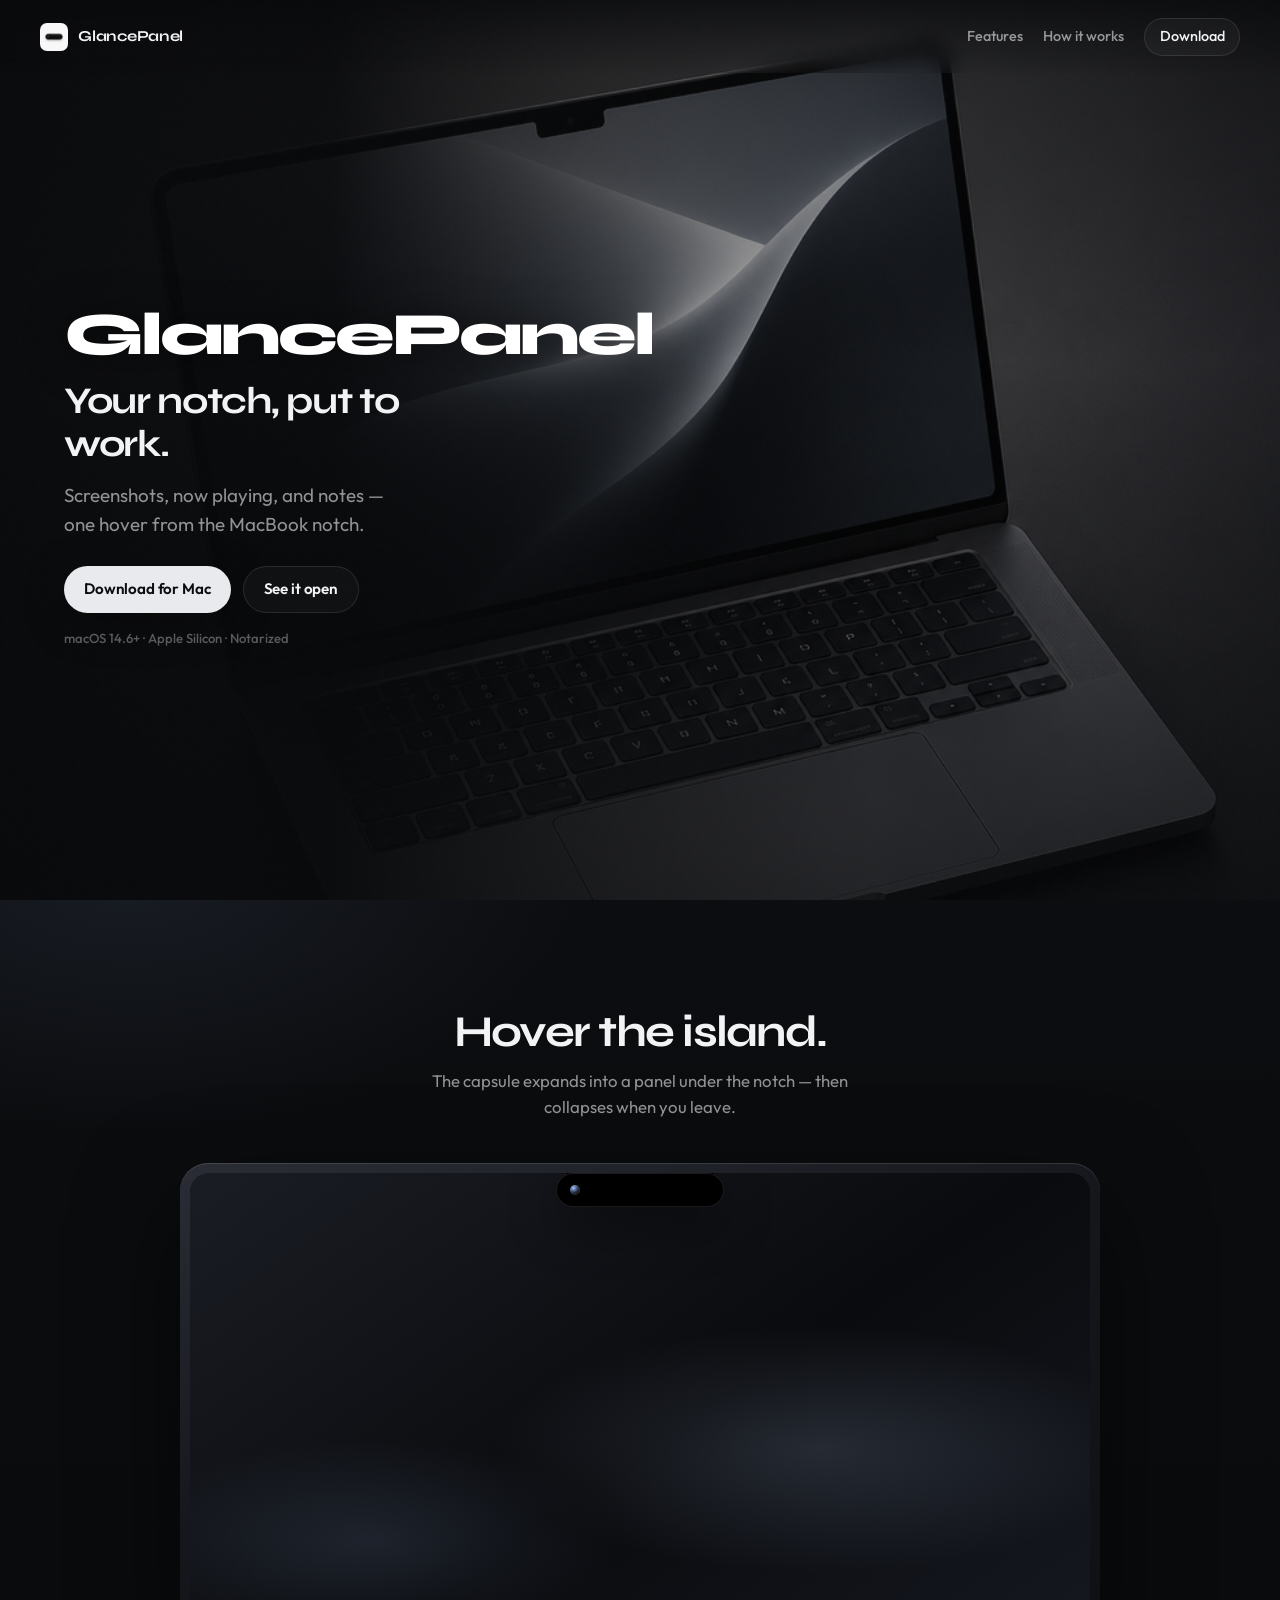
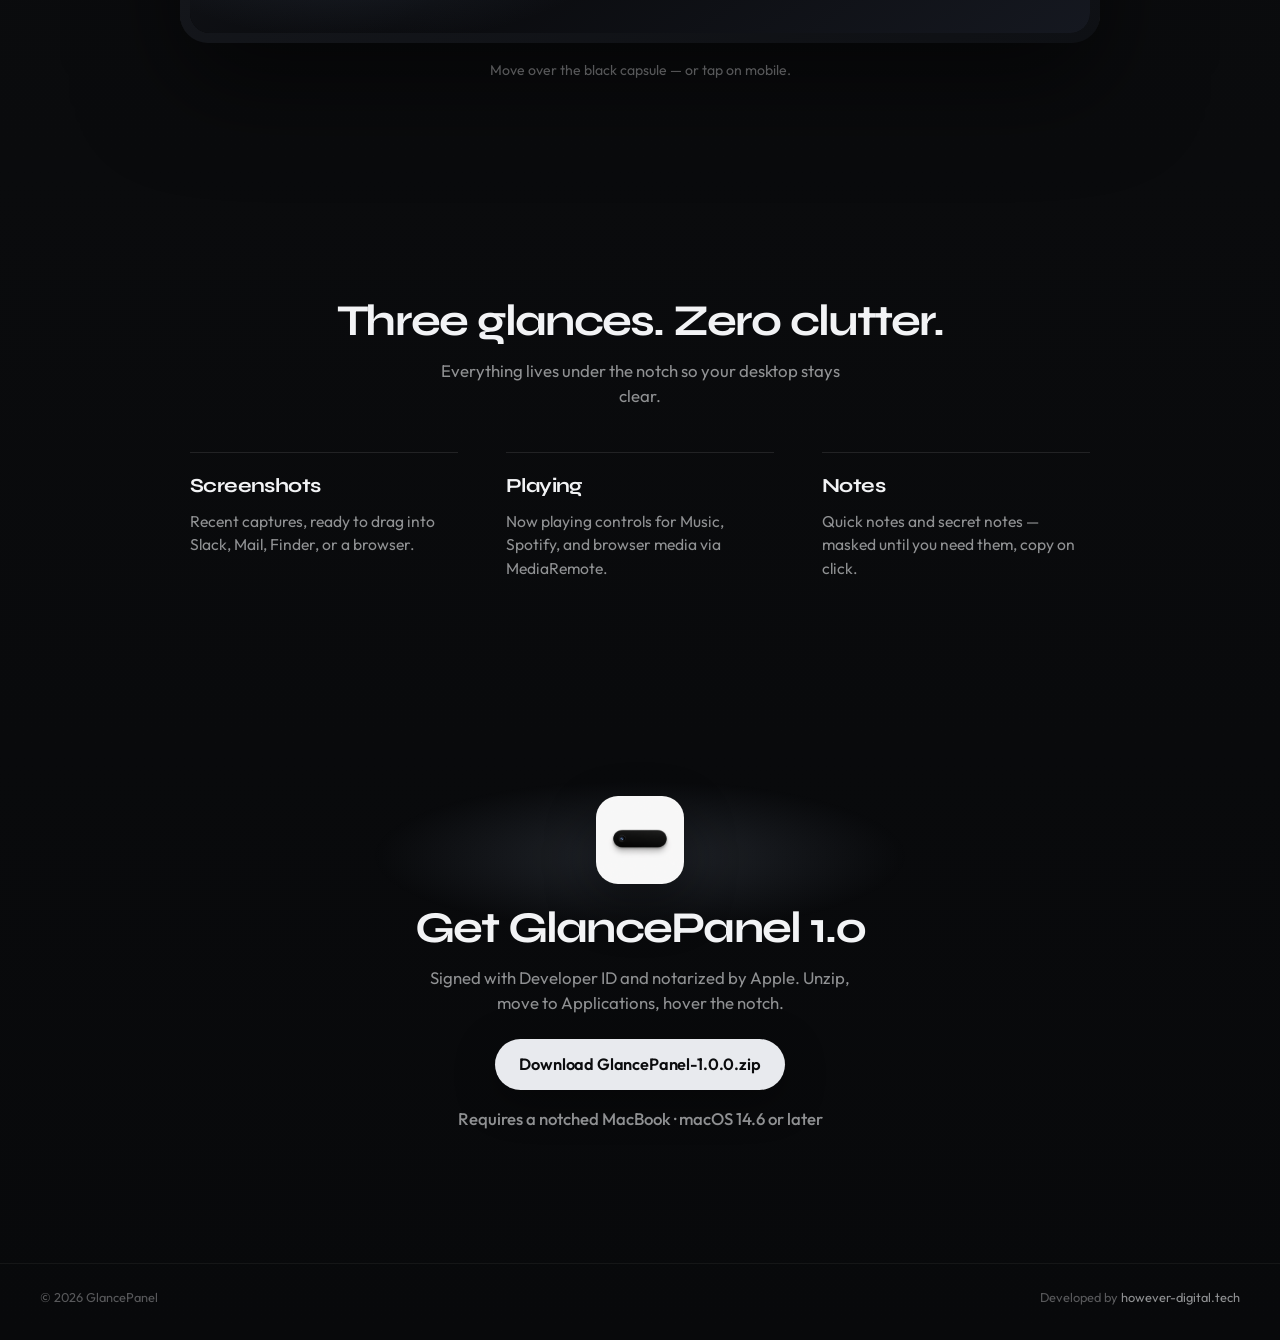
==== index.html @ 06670fc1 "initial commit" ====
<!DOCTYPE html>
<html lang="en">
  <head>
    <meta charset="utf-8" />
    <meta name="viewport" content="width=device-width, initial-scale=1" />
    <title>GlancePanel — MacBook notch utility</title>
    <meta
      name="description"
      content="GlancePanel turns your MacBook notch into a panel for screenshots, now playing, and notes. Hover to open."
    />
    <meta property="og:title" content="GlancePanel" />
    <meta
      property="og:description"
      content="Screenshots, now playing, and notes — one hover from the notch."
    />
    <meta property="og:image" content="assets/hero-macbook.png" />
    <link rel="icon" type="image/png" href="assets/icon-128.png" />
    <link rel="preconnect" href="https://fonts.googleapis.com" />
    <link rel="preconnect" href="https://fonts.gstatic.com" crossorigin />
    <link
      href="https://fonts.googleapis.com/css2?family=Outfit:wght@400;500;600&family=Syne:wght@600;700;800&display=swap"
      rel="stylesheet"
    />
    <link rel="stylesheet" href="styles.css" />
  </head>
  <body>
    <div class="noise" aria-hidden="true"></div>

    <header class="site-header">
      <a class="brand-mark" href="#top" aria-label="GlancePanel home">
        <img src="assets/icon-128.png" alt="" width="28" height="28" />
        <span>GlancePanel</span>
      </a>
      <nav class="nav">
        <a href="#features">Features</a>
        <a href="#how">How it works</a>
        <a class="nav-cta" href="#download">Download</a>
      </nav>
    </header>

    <main id="top">
      <section class="hero">
        <div class="hero-media" aria-hidden="true">
          <img
            class="hero-photo"
            src="assets/hero-macbook.png"
            alt=""
            fetchpriority="high"
          />
          <div class="hero-veil"></div>
        </div>

        <div class="hero-copy">
          <p class="brand-hero">GlancePanel</p>
          <h1>Your notch, put to work.</h1>
          <p class="lede">
            Screenshots, now playing, and notes — one hover from the MacBook
            notch.
          </p>
          <div class="cta-row">
            <a class="btn btn-primary" href="download/GlancePanel-1.0.0.zip"
              >Download for Mac</a
            >
            <a class="btn btn-ghost" href="#how">See it open</a>
          </div>
          <p class="meta">macOS 14.6+ · Apple Silicon · Notarized</p>
        </div>
      </section>

      <section class="demo" id="how">
        <div class="section-intro">
          <h2>Hover the island.</h2>
          <p>The capsule expands into a panel under the notch — then collapses when you leave.</p>
        </div>

        <div class="demo-stage" data-demo>
          <div class="bezel">
            <div class="screen">
              <div class="wallpaper"></div>
              <div class="notch-hardware" aria-hidden="true"></div>

              <div class="island" data-island>
                <div class="island-shell">
                  <div class="island-collapsed">
                    <span class="lens"></span>
                  </div>
                  <div class="island-expanded">
                    <aside class="sidebar">
                      <button class="mod active" type="button" data-mod="shots" aria-label="Screenshots">
                        <svg viewBox="0 0 24 24" fill="none" stroke="currentColor" stroke-width="1.8"><rect x="3" y="5" width="18" height="14" rx="2"/><circle cx="8.5" cy="10" r="1.5"/><path d="M3 16l5-4 4 3 3-2 6 5"/></svg>
                      </button>
                      <button class="mod" type="button" data-mod="play" aria-label="Playing">
                        <svg viewBox="0 0 24 24" fill="currentColor"><path d="M8 5v14l11-7z"/></svg>
                      </button>
                      <button class="mod" type="button" data-mod="notes" aria-label="Notes">
                        <svg viewBox="0 0 24 24" fill="none" stroke="currentColor" stroke-width="1.8"><path d="M6 4h9l3 3v13H6z"/><path d="M15 4v3h3"/><path d="M8 11h8M8 15h6"/></svg>
                      </button>
                    </aside>
                    <div class="panel-body">
                      <div class="pane is-active" data-pane="shots">
                        <div class="pane-head">
                          <span>Screenshots</span>
                          <span class="muted">Drag anywhere</span>
                        </div>
                        <div class="thumbs">
                          <div class="thumb t1"></div>
                          <div class="thumb t2"></div>
                          <div class="thumb t3"></div>
                        </div>
                      </div>
                      <div class="pane" data-pane="play">
                        <div class="now">
                          <div class="art"></div>
                          <div>
                            <p class="track">Midnight City</p>
                            <p class="artist">M83</p>
                          </div>
                        </div>
                        <div class="transport">
                          <span></span><span class="play"></span><span></span>
                        </div>
                      </div>
                      <div class="pane" data-pane="notes">
                        <div class="note-row"><span>Ship landing</span><span class="dot"></span></div>
                        <div class="note-row secret"><span>••••••••</span><span class="lock"></span></div>
                        <div class="note-row"><span>Call Ilya</span><span class="dot"></span></div>
                      </div>
                    </div>
                  </div>
                </div>
              </div>
            </div>
          </div>
          <p class="demo-hint">Move over the black capsule — or tap on mobile.</p>
        </div>
      </section>

      <section class="features" id="features">
        <div class="section-intro">
          <h2>Three glances. Zero clutter.</h2>
          <p>Everything lives under the notch so your desktop stays clear.</p>
        </div>

        <ul class="feature-list">
          <li>
            <h3>Screenshots</h3>
            <p>Recent captures, ready to drag into Slack, Mail, Finder, or a browser.</p>
          </li>
          <li>
            <h3>Playing</h3>
            <p>Now playing controls for Music, Spotify, and browser media via MediaRemote.</p>
          </li>
          <li>
            <h3>Notes</h3>
            <p>Quick notes and secret notes — masked until you need them, copy on click.</p>
          </li>
        </ul>
      </section>

      <section class="download" id="download">
        <div class="download-inner">
          <img class="download-icon" src="assets/icon.png" alt="" width="88" height="88" />
          <h2>Get GlancePanel 1.0</h2>
          <p>
            Signed with Developer ID and notarized by Apple. Unzip, move to
            Applications, hover the notch.
          </p>
          <a class="btn btn-primary btn-lg" href="download/GlancePanel-1.0.0.zip"
            >Download GlancePanel-1.0.0.zip</a
          >
          <p class="meta">Requires a notched MacBook · macOS 14.6 or later</p>
        </div>
      </section>
    </main>

    <footer class="site-footer">
      <span>© 2026 GlancePanel</span>
      <span
        >Developed by
        <a href="https://however-digital.tech" rel="noopener noreferrer"
          >however-digital.tech</a
        ></span
      >
    </footer>

    <script src="script.js"></script>
  </body>
</html>
---- styles.css ----
:root {
  --bg: #0b0c0e;
  --bg-elevated: #12141a;
  --ink: #f2f3f5;
  --muted: rgba(242, 243, 245, 0.58);
  --faint: rgba(242, 243, 245, 0.34);
  --line: rgba(255, 255, 255, 0.1);
  --accent: #e8eaee;
  --accent-ink: #0b0c0e;
  --glow: rgba(180, 200, 230, 0.14);
  --font-display: "Syne", sans-serif;
  --font-body: "Outfit", sans-serif;
  --ease: cubic-bezier(0.22, 1, 0.36, 1);
}

*,
*::before,
*::after {
  box-sizing: border-box;
}

html {
  scroll-behavior: smooth;
}

body {
  margin: 0;
  min-height: 100vh;
  color: var(--ink);
  font-family: var(--font-body);
  font-weight: 400;
  line-height: 1.5;
  background:
    radial-gradient(1200px 700px at 70% -10%, rgba(120, 145, 180, 0.18), transparent 55%),
    radial-gradient(900px 500px at 10% 30%, rgba(70, 85, 110, 0.2), transparent 50%),
    linear-gradient(180deg, #101218 0%, var(--bg) 40%, #08090b 100%);
  overflow-x: hidden;
}

img {
  display: block;
  max-width: 100%;
}

a {
  color: inherit;
  text-decoration: none;
}

.noise {
  pointer-events: none;
  position: fixed;
  inset: 0;
  z-index: 50;
  opacity: 0.035;
  background-image: url("data:image/svg+xml,%3Csvg viewBox='0 0 200 200' xmlns='http://www.w3.org/2000/svg'%3E%3Cfilter id='n'%3E%3CfeTurbulence type='fractalNoise' baseFrequency='0.85' numOctaves='4' stitchTiles='stitch'/%3E%3C/filter%3E%3Crect width='100%25' height='100%25' filter='url(%23n)'/%3E%3C/svg%3E");
  mix-blend-mode: overlay;
}

/* Header */

.site-header {
  position: fixed;
  top: 0;
  left: 0;
  right: 0;
  z-index: 40;
  display: flex;
  align-items: center;
  justify-content: space-between;
  padding: 1.1rem clamp(1.25rem, 4vw, 2.5rem);
  background: linear-gradient(180deg, rgba(8, 9, 11, 0.72), transparent);
  backdrop-filter: blur(10px);
}

.brand-mark {
  display: inline-flex;
  align-items: center;
  gap: 0.65rem;
  font-family: var(--font-display);
  font-weight: 700;
  font-size: 0.95rem;
  letter-spacing: -0.02em;
}

.brand-mark img {
  border-radius: 7px;
}

.nav {
  display: flex;
  align-items: center;
  gap: 1.25rem;
}

.nav a {
  font-size: 0.9rem;
  font-weight: 500;
  color: var(--muted);
  transition: color 0.25s var(--ease);
}

.nav a:hover {
  color: var(--ink);
}

.nav-cta {
  padding: 0.45rem 0.9rem;
  border: 1px solid var(--line);
  border-radius: 999px;
  color: var(--ink) !important;
  background: rgba(255, 255, 255, 0.04);
}

/* Hero */

.hero {
  position: relative;
  min-height: 100svh;
  display: grid;
  align-items: center;
  padding: 0;
}

.hero-media {
  position: absolute;
  inset: 0;
  overflow: hidden;
}

.hero-photo {
  width: 100%;
  height: 100%;
  object-fit: cover;
  object-position: 78% 36%;
  transform: scale(1.04);
  animation: heroDrift 18s var(--ease) infinite alternate;
}

.hero-veil {
  position: absolute;
  inset: 0;
  background:
    linear-gradient(90deg, rgba(8, 9, 11, 0.98) 0%, rgba(8, 9, 11, 0.94) 26%, rgba(8, 9, 11, 0.55) 46%, rgba(8, 9, 11, 0.18) 68%, rgba(8, 9, 11, 0.35) 100%),
    linear-gradient(180deg, rgba(8, 9, 11, 0.5) 0%, transparent 40%, rgba(8, 9, 11, 0.65) 100%);
}

.hero-copy {
  position: relative;
  z-index: 2;
  width: min(480px, 92%);
  padding: clamp(5.5rem, 12vh, 7rem) clamp(1.25rem, 5vw, 4rem) clamp(2.5rem, 6vh, 4rem);
  animation: rise 0.9s var(--ease) both;
}

.brand-hero {
  margin: 0 0 0.85rem;
  font-family: var(--font-display);
  font-weight: 800;
  font-size: clamp(2.5rem, 5.2vw, 3.75rem);
  letter-spacing: -0.05em;
  line-height: 1;
  color: #fff;
  text-shadow: 0 2px 40px rgba(0, 0, 0, 0.55);
}

.hero h1 {
  margin: 0 0 1rem;
  max-width: 12ch;
  font-family: var(--font-display);
  font-weight: 700;
  font-size: clamp(1.55rem, 3.4vw, 2.35rem);
  letter-spacing: -0.035em;
  line-height: 1.15;
}

.lede {
  margin: 0 0 1.75rem;
  max-width: 34ch;
  color: var(--muted);
  font-size: clamp(1.02rem, 2vw, 1.18rem);
  font-weight: 400;
}

.cta-row {
  display: flex;
  flex-wrap: wrap;
  gap: 0.75rem;
  margin-bottom: 1rem;
}

.btn {
  display: inline-flex;
  align-items: center;
  justify-content: center;
  min-height: 2.85rem;
  padding: 0.7rem 1.25rem;
  border-radius: 999px;
  font-weight: 600;
  font-size: 0.95rem;
  letter-spacing: -0.01em;
  transition:
    transform 0.3s var(--ease),
    background 0.3s var(--ease),
    border-color 0.3s var(--ease),
    box-shadow 0.3s var(--ease);
}

.btn-primary {
  background: var(--accent);
  color: var(--accent-ink);
  box-shadow: 0 10px 40px rgba(0, 0, 0, 0.35);
}

.btn-primary:hover {
  transform: translateY(-2px);
  box-shadow: 0 16px 48px rgba(0, 0, 0, 0.45);
}

.btn-ghost {
  border: 1px solid var(--line);
  background: rgba(255, 255, 255, 0.03);
  color: var(--ink);
}

.btn-ghost:hover {
  border-color: rgba(255, 255, 255, 0.28);
  background: rgba(255, 255, 255, 0.06);
}

.btn-lg {
  min-height: 3.2rem;
  padding-inline: 1.5rem;
  font-size: 1.02rem;
}

.meta {
  margin: 0;
  color: var(--faint);
  font-size: 0.82rem;
  font-weight: 500;
}

/* Sections */

.section-intro {
  width: min(720px, 100%);
  margin: 0 auto 2.75rem;
  text-align: center;
  padding-inline: 1.25rem;
}

.section-intro h2,
.download h2 {
  margin: 0 0 0.75rem;
  font-family: var(--font-display);
  font-weight: 700;
  font-size: clamp(1.8rem, 4vw, 2.75rem);
  letter-spacing: -0.04em;
  line-height: 1.1;
}

.section-intro p,
.download p {
  margin: 0 auto;
  max-width: 40ch;
  color: var(--muted);
  font-size: 1.05rem;
}

.demo,
.features,
.download {
  padding: clamp(4.5rem, 12vh, 7.5rem) 0;
}

/* Interactive demo */

.demo-stage {
  width: min(920px, calc(100% - 2rem));
  margin: 0 auto;
}

.bezel {
  border-radius: 28px;
  padding: 10px;
  background: linear-gradient(160deg, #2a2d35, #15171c 45%, #0e1014);
  box-shadow:
    0 40px 100px rgba(0, 0, 0, 0.55),
    inset 0 1px 0 rgba(255, 255, 255, 0.12);
}

.screen {
  position: relative;
  height: clamp(320px, 52vw, 460px);
  border-radius: 20px;
  overflow: hidden;
  background: #050607;
  isolation: isolate;
}

.wallpaper {
  position: absolute;
  inset: 0;
  background:
    radial-gradient(ellipse 60% 45% at 70% 60%, rgba(150, 170, 200, 0.18), transparent 60%),
    radial-gradient(ellipse 50% 40% at 20% 80%, rgba(90, 110, 140, 0.22), transparent 55%),
    linear-gradient(145deg, #1a1d24 0%, #0a0b0e 55%, #151820 100%);
  animation: wallpaperShift 12s ease-in-out infinite alternate;
}

.notch-hardware {
  position: absolute;
  top: 0;
  left: 50%;
  width: 148px;
  height: 22px;
  transform: translateX(-50%);
  border-radius: 0 0 14px 14px;
  background: #000;
  z-index: 3;
}

.island {
  position: absolute;
  top: 0;
  left: 50%;
  transform: translateX(-50%);
  z-index: 4;
  width: 168px;
  height: 34px;
  transition:
    width 0.42s var(--ease),
    height 0.42s var(--ease);
  cursor: pointer;
}

.island.is-open,
.demo-stage:hover .island,
.demo-stage:focus-within .island {
  width: min(520px, calc(100% - 28px));
  height: min(220px, calc(100% - 36px));
}

.island-shell {
  width: 100%;
  height: 100%;
  border-radius: 18px;
  background: #000;
  border: 0.5px solid rgba(255, 255, 255, 0.1);
  overflow: hidden;
  box-shadow: 0 18px 50px rgba(0, 0, 0, 0.45);
  transition: border-radius 0.42s var(--ease);
}

.island.is-open .island-shell,
.demo-stage:hover .island-shell,
.demo-stage:focus-within .island-shell {
  border-radius: 18px;
}

.island-collapsed {
  position: absolute;
  inset: 0;
  display: grid;
  place-items: center start;
  padding-left: 14px;
  opacity: 1;
  transition: opacity 0.2s ease;
}

.lens {
  width: 10px;
  height: 10px;
  border-radius: 50%;
  background:
    radial-gradient(circle at 35% 30%, #9ec5ff, #2a3a55 45%, #0a0c10 70%);
  box-shadow: inset 0 0 0 1px rgba(255, 255, 255, 0.15);
}

.island.is-open .island-collapsed,
.demo-stage:hover .island-collapsed,
.demo-stage:focus-within .island-collapsed {
  opacity: 0;
  pointer-events: none;
}

.island-expanded {
  position: absolute;
  inset: 0;
  display: flex;
  gap: 10px;
  padding: 10px 14px 12px 18px;
  opacity: 0;
  transform: translateY(-4px);
  transition:
    opacity 0.28s ease 0.08s,
    transform 0.35s var(--ease);
  pointer-events: none;
}

.island.is-open .island-expanded,
.demo-stage:hover .island-expanded,
.demo-stage:focus-within .island-expanded {
  opacity: 1;
  transform: none;
  pointer-events: auto;
}

.sidebar {
  display: flex;
  flex-direction: column;
  gap: 6px;
  padding-top: 4px;
}

.mod {
  width: 30px;
  height: 30px;
  border: 0;
  border-radius: 8px;
  background: transparent;
  color: rgba(255, 255, 255, 0.4);
  display: grid;
  place-items: center;
  cursor: pointer;
  transition: background 0.2s ease, color 0.2s ease;
}

.mod svg {
  width: 15px;
  height: 15px;
}

.mod:hover,
.mod.active {
  background: rgba(255, 255, 255, 0.1);
  color: rgba(255, 255, 255, 0.92);
}

.panel-body {
  flex: 1;
  min-width: 0;
  border-radius: 14px;
  background: rgba(255, 255, 255, 0.08);
  padding: 10px 12px;
}

.pane {
  display: none;
  height: 100%;
}

.pane.is-active {
  display: block;
  animation: paneIn 0.35s var(--ease);
}

.pane-head {
  display: flex;
  justify-content: space-between;
  margin-bottom: 10px;
  font-size: 0.78rem;
  font-weight: 600;
  color: rgba(255, 255, 255, 0.9);
}

.muted {
  color: rgba(255, 255, 255, 0.38);
  font-weight: 500;
}

.thumbs {
  display: grid;
  grid-template-columns: repeat(3, 1fr);
  gap: 8px;
}

.thumb {
  aspect-ratio: 16 / 10;
  border-radius: 10px;
  background: linear-gradient(135deg, #3a4252, #1a1e28);
}

.thumb.t2 {
  background: linear-gradient(135deg, #4a5568, #222833);
}

.thumb.t3 {
  background: linear-gradient(135deg, #2f3644, #151920);
}

.now {
  display: flex;
  gap: 12px;
  align-items: center;
  margin-bottom: 18px;
}

.art {
  width: 48px;
  height: 48px;
  border-radius: 10px;
  background:
    linear-gradient(145deg, #6b7c99, #1d2430 60%);
}

.track {
  margin: 0;
  font-size: 0.92rem;
  font-weight: 600;
}

.artist {
  margin: 0.15rem 0 0;
  font-size: 0.78rem;
  color: rgba(255, 255, 255, 0.45);
}

.transport {
  display: flex;
  justify-content: center;
  gap: 22px;
  align-items: center;
}

.transport span {
  width: 10px;
  height: 10px;
  border-radius: 50%;
  background: rgba(255, 255, 255, 0.25);
}

.transport .play {
  width: 0;
  height: 0;
  border-radius: 0;
  background: transparent;
  border-style: solid;
  border-width: 7px 0 7px 12px;
  border-color: transparent transparent transparent rgba(255, 255, 255, 0.9);
}

.note-row {
  display: flex;
  justify-content: space-between;
  align-items: center;
  padding: 0.55rem 0.35rem;
  border-bottom: 1px solid rgba(255, 255, 255, 0.06);
  font-size: 0.85rem;
  font-weight: 500;
}

.note-row:last-child {
  border-bottom: 0;
}

.note-row .dot,
.note-row .lock {
  width: 6px;
  height: 6px;
  border-radius: 50%;
  background: rgba(255, 255, 255, 0.28);
}

.note-row.secret {
  color: rgba(255, 255, 255, 0.45);
  letter-spacing: 0.08em;
}

.demo-hint {
  margin: 1.1rem 0 0;
  text-align: center;
  color: var(--faint);
  font-size: 0.88rem;
}

/* Features */

.feature-list {
  list-style: none;
  margin: 0 auto;
  padding: 0 clamp(1.25rem, 4vw, 2.5rem);
  width: min(980px, 100%);
  display: grid;
  grid-template-columns: repeat(3, 1fr);
  gap: clamp(1.5rem, 4vw, 3rem);
}

.feature-list h3 {
  margin: 0 0 0.55rem;
  font-family: var(--font-display);
  font-size: 1.25rem;
  font-weight: 700;
  letter-spacing: -0.03em;
}

.feature-list p {
  margin: 0;
  color: var(--muted);
  font-size: 0.98rem;
}

.feature-list li {
  padding-top: 1.1rem;
  border-top: 1px solid var(--line);
  animation: rise 0.8s var(--ease) both;
}

.feature-list li:nth-child(2) {
  animation-delay: 0.08s;
}

.feature-list li:nth-child(3) {
  animation-delay: 0.16s;
}

/* Download */

.download {
  position: relative;
}

.download::before {
  content: "";
  position: absolute;
  inset: 10% 20% auto;
  height: 220px;
  background: radial-gradient(closest-side, var(--glow), transparent 70%);
  pointer-events: none;
}

.download-inner {
  position: relative;
  width: min(560px, calc(100% - 2rem));
  margin: 0 auto;
  text-align: center;
}

.download-icon {
  margin: 0 auto 1.25rem;
  border-radius: 22px;
  box-shadow: 0 20px 50px rgba(0, 0, 0, 0.4);
}

.download p {
  margin-bottom: 1.5rem;
}

.download .meta {
  margin-top: 1rem;
}

/* Footer */

.site-footer {
  display: flex;
  justify-content: space-between;
  gap: 1rem;
  padding: 1.5rem clamp(1.25rem, 4vw, 2.5rem) 2rem;
  color: var(--faint);
  font-size: 0.8rem;
  border-top: 1px solid rgba(255, 255, 255, 0.05);
}

.site-footer a {
  color: var(--muted);
  border-bottom: 1px solid transparent;
  transition: color 0.25s var(--ease), border-color 0.25s var(--ease);
}

.site-footer a:hover {
  color: var(--ink);
  border-bottom-color: rgba(255, 255, 255, 0.35);
}

/* Motion */

@keyframes rise {
  from {
    opacity: 0;
    transform: translateY(18px);
  }
  to {
    opacity: 1;
    transform: none;
  }
}

@keyframes heroDrift {
  from {
    transform: scale(1.04) translate3d(0, 0, 0);
  }
  to {
    transform: scale(1.08) translate3d(-1.5%, 1%, 0);
  }
}

@keyframes wallpaperShift {
  from {
    filter: hue-rotate(0deg);
  }
  to {
    filter: hue-rotate(12deg);
  }
}

@keyframes paneIn {
  from {
    opacity: 0;
    transform: translateY(6px);
  }
  to {
    opacity: 1;
    transform: none;
  }
}

@media (prefers-reduced-motion: reduce) {
  *,
  *::before,
  *::after {
    animation: none !important;
    transition: none !important;
  }
}

@media (max-width: 800px) {
  .nav a:not(.nav-cta) {
    display: none;
  }

  .brand-hero {
    font-size: clamp(2.35rem, 10vw, 3.1rem);
  }

  .hero-veil {
    background:
      linear-gradient(180deg, rgba(8, 9, 11, 0.5) 0%, rgba(8, 9, 11, 0.62) 35%, rgba(8, 9, 11, 0.95) 78%),
      linear-gradient(90deg, rgba(8, 9, 11, 0.7), transparent 75%);
  }

  .hero-photo {
    object-position: 78% 40%;
  }

  .feature-list {
    grid-template-columns: 1fr;
    gap: 1.75rem;
  }

  .island.is-open,
  .demo-stage:hover .island,
  .demo-stage:focus-within .island {
    width: min(94%, calc(100% - 16px));
    height: min(210px, calc(100% - 28px));
  }
}
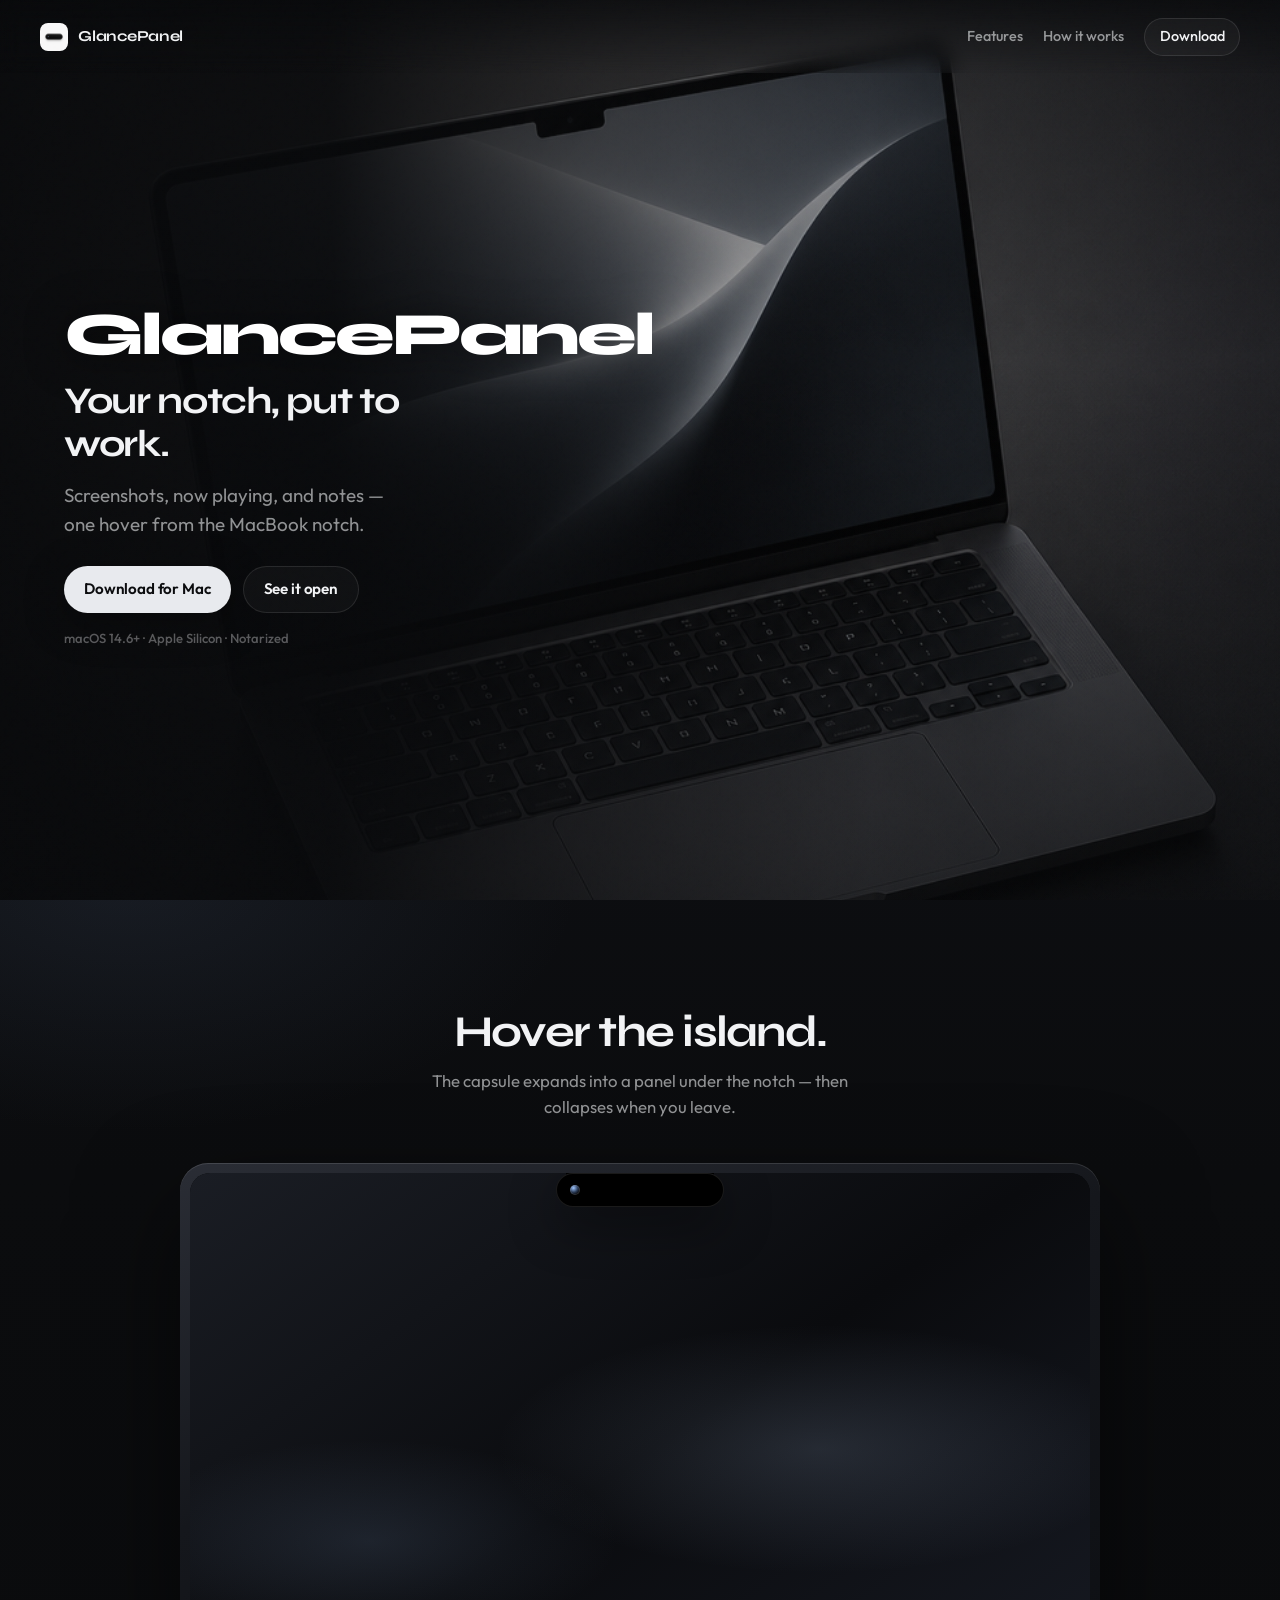
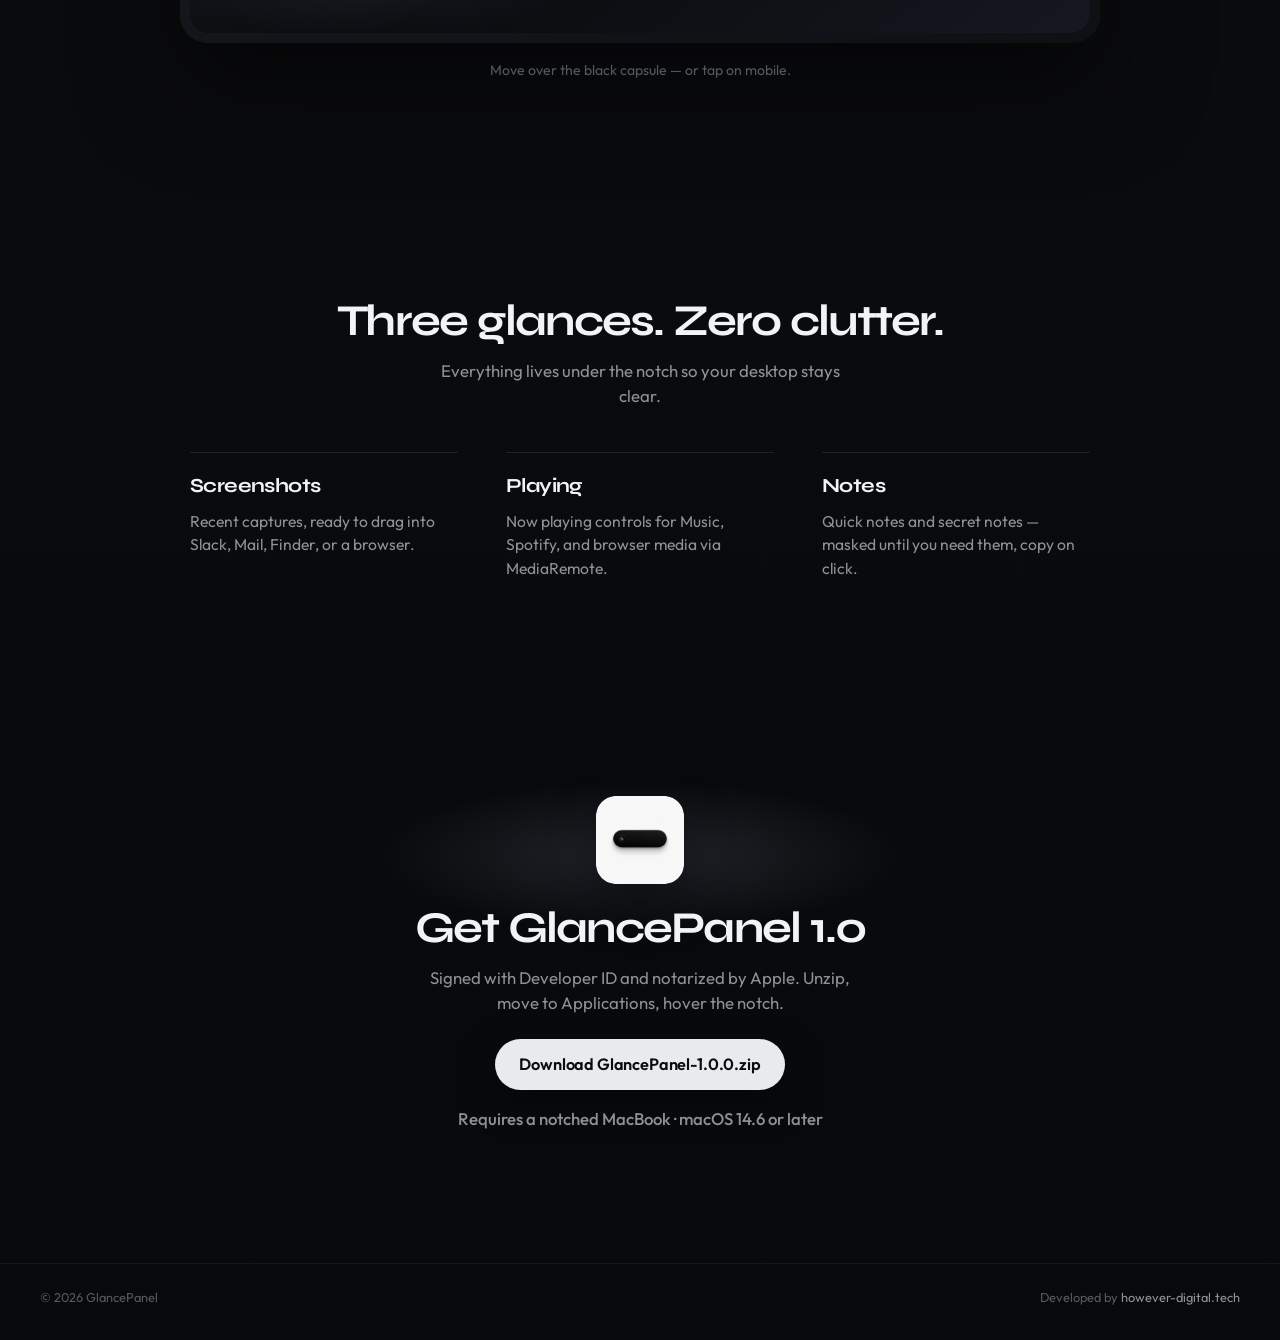
==== commit 45f0ae79: "chore: update readme md" ====
--- a/index.html
+++ b/index.html
@@ -14,7 +14,9 @@
       content="Screenshots, now playing, and notes — one hover from the notch."
     />
     <meta property="og:image" content="assets/hero-macbook.png" />
-    <link rel="icon" type="image/png" href="assets/icon-128.png" />
+    <link rel="icon" type="image/png" sizes="32x32" href="assets/favicon-32.png" />
+    <link rel="icon" type="image/png" sizes="128x128" href="assets/favicon-128.png" />
+    <link rel="apple-touch-icon" href="assets/apple-touch-icon.png" />
     <link rel="preconnect" href="https://fonts.googleapis.com" />
     <link rel="preconnect" href="https://fonts.gstatic.com" crossorigin />
     <link
@@ -28,7 +30,7 @@
 
     <header class="site-header">
       <a class="brand-mark" href="#top" aria-label="GlancePanel home">
-        <img src="assets/icon-128.png" alt="" width="28" height="28" />
+        <img src="assets/favicon-128.png" alt="" width="28" height="28" />
         <span>GlancePanel</span>
       </a>
       <nav class="nav">
@@ -159,7 +161,7 @@
 
       <section class="download" id="download">
         <div class="download-inner">
-          <img class="download-icon" src="assets/icon.png" alt="" width="88" height="88" />
+          <img class="download-icon" src="assets/icon-rounded.png" alt="" width="88" height="88" />
           <h2>Get GlancePanel 1.0</h2>
           <p>
             Signed with Developer ID and notarized by Apple. Unzip, move to
--- a/styles.css
+++ b/styles.css
@@ -84,7 +84,7 @@
 }
 
 .brand-mark img {
-  border-radius: 7px;
+  border-radius: 8px;
 }
 
 .nav {
@@ -639,7 +639,7 @@
 
 .download-icon {
   margin: 0 auto 1.25rem;
-  border-radius: 22px;
+  border-radius: 22%;
   box-shadow: 0 20px 50px rgba(0, 0, 0, 0.4);
 }
 
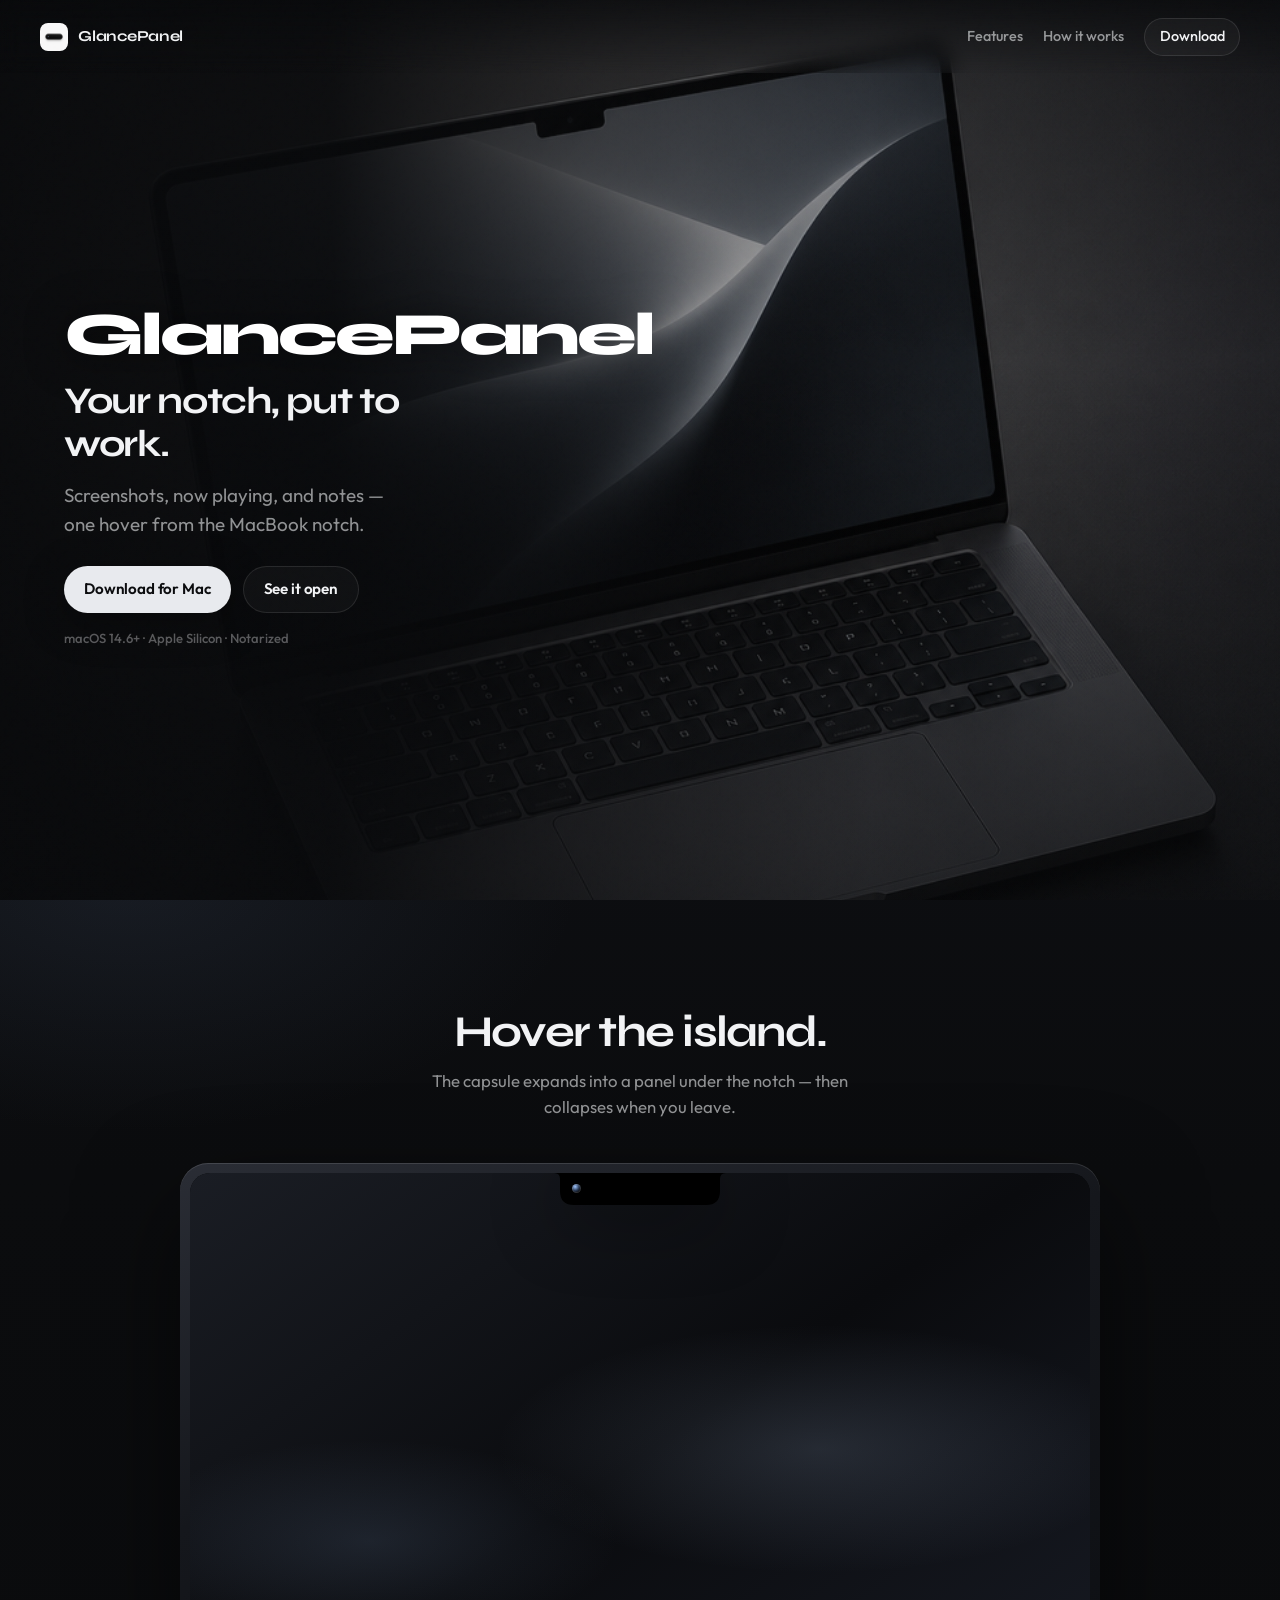
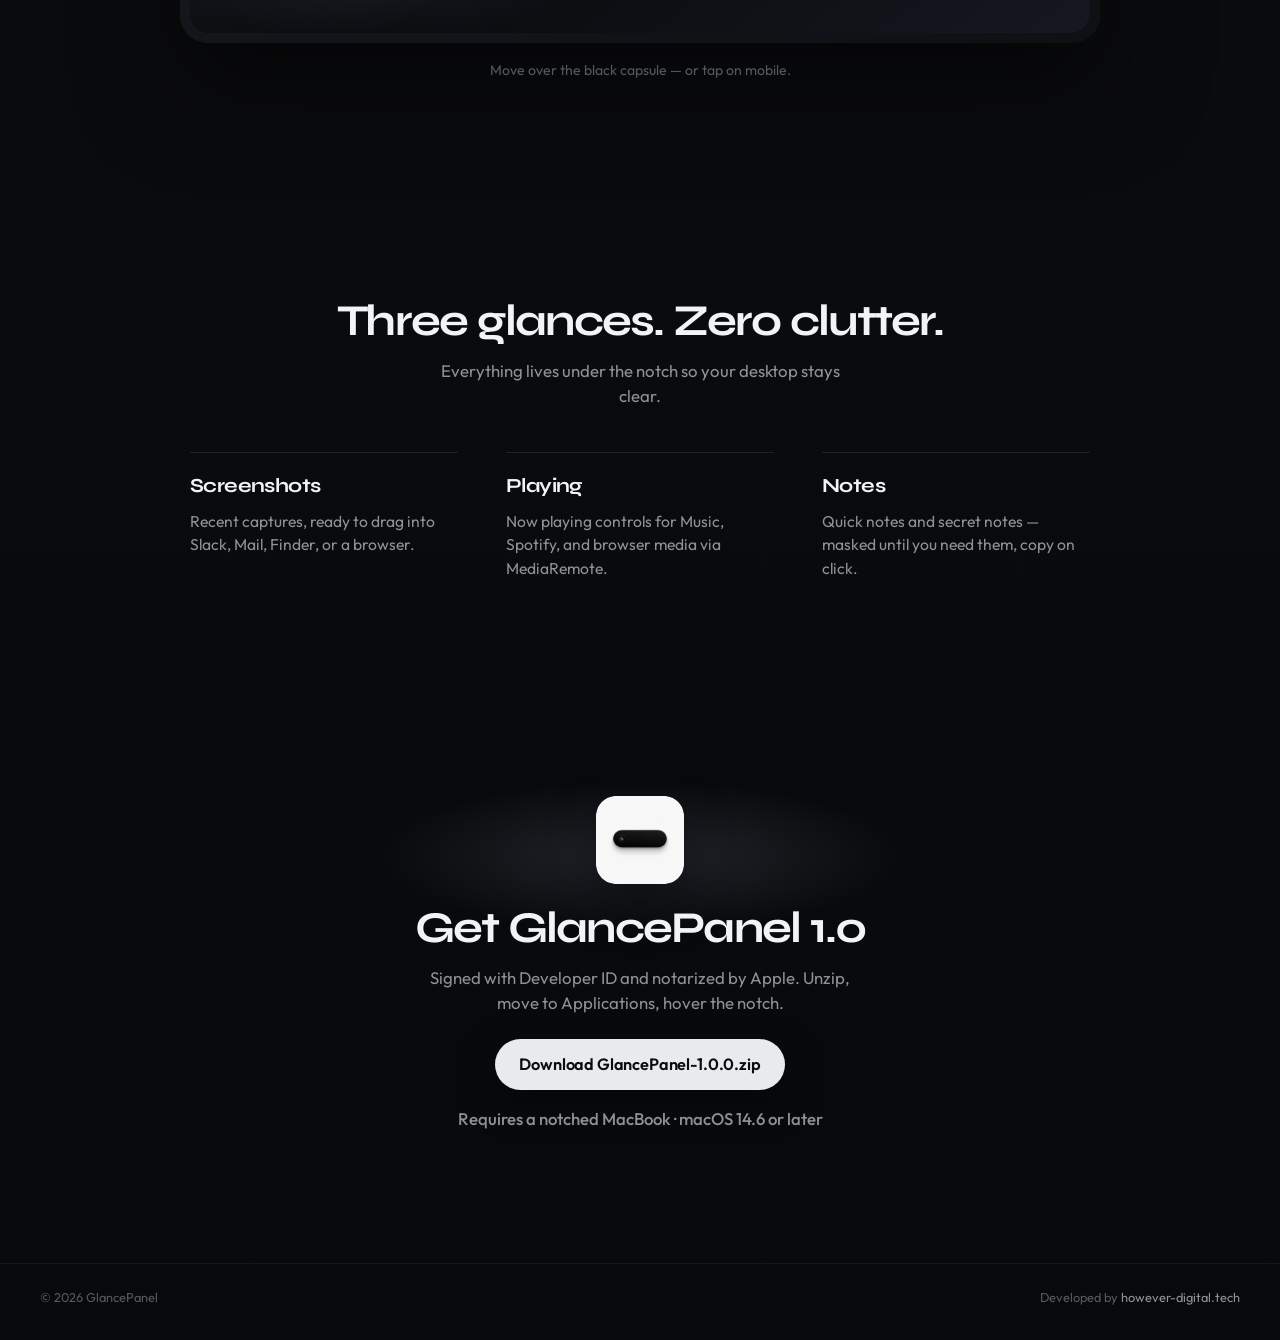
==== commit fc2b82a2: "fix: update styles for interfactive block "Hover the island"" ====
--- a/index.html
+++ b/index.html
@@ -79,53 +79,122 @@
           <div class="bezel">
             <div class="screen">
               <div class="wallpaper"></div>
-              <div class="notch-hardware" aria-hidden="true"></div>
 
               <div class="island" data-island>
+                <svg class="island-shape" aria-hidden="true">
+                  <path data-island-fill fill="#000" />
+                  <path
+                    data-island-stroke
+                    fill="none"
+                    stroke="rgba(255,255,255,0.12)"
+                    stroke-width="0.5"
+                    vector-effect="non-scaling-stroke"
+                  />
+                </svg>
+
                 <div class="island-shell">
-                  <div class="island-collapsed">
+                  <div class="island-collapsed" aria-hidden="true">
                     <span class="lens"></span>
                   </div>
-                  <div class="island-expanded">
-                    <aside class="sidebar">
-                      <button class="mod active" type="button" data-mod="shots" aria-label="Screenshots">
-                        <svg viewBox="0 0 24 24" fill="none" stroke="currentColor" stroke-width="1.8"><rect x="3" y="5" width="18" height="14" rx="2"/><circle cx="8.5" cy="10" r="1.5"/><path d="M3 16l5-4 4 3 3-2 6 5"/></svg>
-                      </button>
-                      <button class="mod" type="button" data-mod="play" aria-label="Playing">
-                        <svg viewBox="0 0 24 24" fill="currentColor"><path d="M8 5v14l11-7z"/></svg>
-                      </button>
-                      <button class="mod" type="button" data-mod="notes" aria-label="Notes">
-                        <svg viewBox="0 0 24 24" fill="none" stroke="currentColor" stroke-width="1.8"><path d="M6 4h9l3 3v13H6z"/><path d="M15 4v3h3"/><path d="M8 11h8M8 15h6"/></svg>
+
+                  <!-- Content always at expanded size; shell clips it while morphing (like NotchView). -->
+                  <div class="island-panel" data-panel>
+                    <aside class="gp-sidebar">
+                      <div class="gp-nav">
+                        <button class="gp-mod is-active" type="button" data-mod="shots" aria-label="Screenshots" title="Screenshots">
+                          <svg viewBox="0 0 24 24" fill="none" stroke="currentColor" stroke-width="1.7" stroke-linecap="round" stroke-linejoin="round"><path d="M3 7h3l1.2-2h9.6L18 7h3v12H3z"/><circle cx="12" cy="13" r="3.2"/></svg>
+                        </button>
+                        <button class="gp-mod" type="button" data-mod="play" aria-label="Playing" title="Playing">
+                          <svg viewBox="0 0 24 24" fill="currentColor"><path d="M9 7.5v9l8-4.5-8-4.5z"/></svg>
+                        </button>
+                        <button class="gp-mod" type="button" data-mod="notes" aria-label="Notes" title="Notes">
+                          <svg viewBox="0 0 24 24" fill="none" stroke="currentColor" stroke-width="1.7" stroke-linecap="round"><path d="M7 4h8l3 3v13H7z"/><path d="M15 4v3h3"/><path d="M9 11h7M9 14h5"/></svg>
+                        </button>
+                      </div>
+                      <button class="gp-mod gp-gear" type="button" aria-label="Settings" title="Settings">
+                        <svg viewBox="0 0 24 24" fill="none" stroke="currentColor" stroke-width="1.7"><circle cx="12" cy="12" r="3"/><path d="M12 3.5v2.2M12 18.3v2.2M4.9 6.5l1.6 1.6M17.5 15.9l1.6 1.6M3.5 12h2.2M18.3 12h2.2M4.9 17.5l1.6-1.6M17.5 8.1l1.6-1.6"/></svg>
                       </button>
                     </aside>
-                    <div class="panel-body">
-                      <div class="pane is-active" data-pane="shots">
-                        <div class="pane-head">
-                          <span>Screenshots</span>
-                          <span class="muted">Drag anywhere</span>
-                        </div>
-                        <div class="thumbs">
-                          <div class="thumb t1"></div>
-                          <div class="thumb t2"></div>
-                          <div class="thumb t3"></div>
-                        </div>
-                      </div>
-                      <div class="pane" data-pane="play">
-                        <div class="now">
-                          <div class="art"></div>
-                          <div>
-                            <p class="track">Midnight City</p>
-                            <p class="artist">M83</p>
-                          </div>
-                        </div>
-                        <div class="transport">
-                          <span></span><span class="play"></span><span></span>
-                        </div>
-                      </div>
-                      <div class="pane" data-pane="notes">
-                        <div class="note-row"><span>Ship landing</span><span class="dot"></span></div>
-                        <div class="note-row secret"><span>••••••••</span><span class="lock"></span></div>
-                        <div class="note-row"><span>Call Ilya</span><span class="dot"></span></div>
+
+                    <div class="gp-main">
+                      <div class="gp-pane is-active" data-pane="shots">
+                        <div class="gp-head">
+                          <span class="gp-title">Screenshots</span>
+                        </div>
+                        <div class="gp-module">
+                          <div class="gp-strip">
+                            <img src="assets/thumb-d.jpg" alt="" />
+                            <img src="assets/thumb-e.jpg" alt="" />
+                            <img src="assets/thumb-a.jpg" alt="" />
+                            <img src="assets/thumb-b.jpg" alt="" />
+                            <img src="assets/thumb-c.jpg" alt="" />
+                          </div>
+                        </div>
+                      </div>
+
+                      <div class="gp-pane" data-pane="play">
+                        <div class="gp-player">
+                          <div class="gp-player-top">
+                            <div class="gp-art" aria-hidden="true">
+                              <svg viewBox="0 0 24 24" fill="currentColor"><path d="M9 18V6l10-2v12"/><circle cx="7" cy="18" r="2.4"/><circle cx="17" cy="16" r="2.4"/></svg>
+                            </div>
+                            <div class="gp-track">
+                              <p class="gp-track-title">Not Playing</p>
+                              <p class="gp-track-artist">&nbsp;</p>
+                            </div>
+                            <div class="gp-eq" aria-hidden="true"><span></span><span></span><span></span></div>
+                          </div>
+                          <div class="gp-progress">
+                            <div class="gp-bar"><i></i></div>
+                            <div class="gp-times"><span>0:00</span><span>0:00</span></div>
+                          </div>
+                          <div class="gp-controls">
+                            <button type="button" aria-label="Shuffle"><svg viewBox="0 0 24 24" fill="none" stroke="currentColor" stroke-width="1.8"><path d="M4 7h3l9 10h4"/><path d="M16 7h4v0M4 17h3l2.5-2.8"/><path d="M18 5l2 2-2 2"/></svg></button>
+                            <button type="button" aria-label="Previous"><svg viewBox="0 0 24 24" fill="currentColor"><path d="M6 6h2v12H6zm3.5 6 8.5 5.5V6.5z"/></svg></button>
+                            <button type="button" class="gp-play" aria-label="Play"><svg viewBox="0 0 24 24" fill="currentColor"><path d="M8 5.5v13l11-6.5L8 5.5z"/></svg></button>
+                            <button type="button" aria-label="Next"><svg viewBox="0 0 24 24" fill="currentColor"><path d="M16 6h2v12h-2zM5 6.5v11L13.5 12z"/></svg></button>
+                            <button type="button" aria-label="Favorite"><svg viewBox="0 0 24 24" fill="none" stroke="currentColor" stroke-width="1.7"><path d="m12 4.5 2.3 4.7 5.2.8-3.8 3.6.9 5.2L12 16.6 7.4 18.8l.9-5.2L4.5 10l5.2-.8z"/></svg></button>
+                          </div>
+                        </div>
+                      </div>
+
+                      <div class="gp-pane" data-pane="notes">
+                        <div class="gp-head">
+                          <span class="gp-title">Notes</span>
+                          <button class="gp-plus" type="button" aria-label="Add note">+</button>
+                        </div>
+                        <div class="gp-module gp-notes">
+                          <div class="gp-note">
+                            <svg class="gp-ico" viewBox="0 0 24 24" fill="currentColor" aria-hidden="true"><path d="M4 7h16v1.5H4zm0 4.25h16v1.5H4zm0 4.25h16V17H4z"/></svg>
+                            <svg class="gp-ico" viewBox="0 0 24 24" fill="none" stroke="currentColor" stroke-width="1.8" aria-hidden="true"><rect x="6" y="10" width="12" height="9" rx="2"/><path d="M8.5 10V8a3.5 3.5 0 0 1 7 0v2"/></svg>
+                            <span class="gp-note-name">secret_2</span>
+                            <span class="gp-note-val">********</span>
+                            <span class="gp-note-actions">
+                              <svg class="gp-ico" viewBox="0 0 24 24" fill="none" stroke="currentColor" stroke-width="1.7"><rect x="8" y="8" width="11" height="11" rx="2"/><path d="M5 16V6a2 2 0 0 1 2-2h10"/></svg>
+                              <svg class="gp-ico" viewBox="0 0 24 24" fill="none" stroke="currentColor" stroke-width="1.7"><path d="M5 8h14M9 8V6h6v2m-7 0 1 12h6l1-12"/></svg>
+                            </span>
+                          </div>
+                          <div class="gp-note">
+                            <svg class="gp-ico" viewBox="0 0 24 24" fill="currentColor" aria-hidden="true"><path d="M4 7h16v1.5H4zm0 4.25h16v1.5H4zm0 4.25h16V17H4z"/></svg>
+                            <svg class="gp-ico" viewBox="0 0 24 24" fill="none" stroke="currentColor" stroke-width="1.8" aria-hidden="true"><rect x="6" y="10" width="12" height="9" rx="2"/><path d="M8.5 10V8a3.5 3.5 0 0 1 7 0v2"/></svg>
+                            <span class="gp-note-name">secret_1</span>
+                            <span class="gp-note-val">********</span>
+                            <span class="gp-note-actions">
+                              <svg class="gp-ico" viewBox="0 0 24 24" fill="none" stroke="currentColor" stroke-width="1.7"><rect x="8" y="8" width="11" height="11" rx="2"/><path d="M5 16V6a2 2 0 0 1 2-2h10"/></svg>
+                              <svg class="gp-ico" viewBox="0 0 24 24" fill="none" stroke="currentColor" stroke-width="1.7"><path d="M5 8h14M9 8V6h6v2m-7 0 1 12h6l1-12"/></svg>
+                            </span>
+                          </div>
+                          <div class="gp-note">
+                            <svg class="gp-ico" viewBox="0 0 24 24" fill="currentColor" aria-hidden="true"><path d="M4 7h16v1.5H4zm0 4.25h16v1.5H4zm0 4.25h16V17H4z"/></svg>
+                            <svg class="gp-ico" viewBox="0 0 24 24" fill="none" stroke="currentColor" stroke-width="1.8" aria-hidden="true"><rect x="6" y="10" width="12" height="9" rx="2"/><path d="M8.5 10V8a3.5 3.5 0 0 1 7 0v2"/></svg>
+                            <span class="gp-note-name">ssh root@83.2…</span>
+                            <span class="gp-note-val">********</span>
+                            <span class="gp-note-actions">
+                              <svg class="gp-ico" viewBox="0 0 24 24" fill="none" stroke="currentColor" stroke-width="1.7"><rect x="8" y="8" width="11" height="11" rx="2"/><path d="M5 16V6a2 2 0 0 1 2-2h10"/></svg>
+                              <svg class="gp-ico" viewBox="0 0 24 24" fill="none" stroke="currentColor" stroke-width="1.7"><path d="M5 8h14M9 8V6h6v2m-7 0 1 12h6l1-12"/></svg>
+                            </span>
+                          </div>
+                        </div>
                       </div>
                     </div>
                   </div>
@@ -179,7 +248,10 @@
       <span>© 2026 GlancePanel</span>
       <span
         >Developed by
-        <a href="https://however-digital.tech" rel="noopener noreferrer"
+        <a
+          href="https://however-digital.tech"
+          target="_blank"
+          rel="noopener noreferrer"
           >however-digital.tech</a
         ></span
       >
--- a/styles.css
+++ b/styles.css
@@ -309,69 +309,68 @@
   animation: wallpaperShift 12s ease-in-out infinite alternate;
 }
 
-.notch-hardware {
-  position: absolute;
-  top: 0;
-  left: 50%;
-  width: 148px;
-  height: 22px;
-  transform: translateX(-50%);
-  border-radius: 0 0 14px 14px;
-  background: #000;
-  z-index: 3;
-}
-
+/* Real Mac notch drop: flush to top, concave ears, rounded bottom.
+   Shell morphs; panel content stays at expanded size and is clipped (NotchView). */
 .island {
+  --panel-w: 640px;
+  --panel-h: 176px;
+  /* spring(duration: 0.38, bounce: 0) ≈ */
+  --notch-spring: cubic-bezier(0.32, 0.72, 0, 1);
   position: absolute;
   top: 0;
   left: 50%;
   transform: translateX(-50%);
   z-index: 4;
-  width: 168px;
-  height: 34px;
+  width: 172px;
+  height: 32px;
   transition:
-    width 0.42s var(--ease),
-    height 0.42s var(--ease);
+    width 0.38s var(--notch-spring),
+    height 0.38s var(--notch-spring);
   cursor: pointer;
 }
 
 .island.is-open,
 .demo-stage:hover .island,
 .demo-stage:focus-within .island {
-  width: min(520px, calc(100% - 28px));
-  height: min(220px, calc(100% - 36px));
-}
-
-.island-shell {
+  width: min(var(--panel-w), calc(100% - 24px));
+  height: min(var(--panel-h), calc(100% - 40px));
+}
+
+.island-shape {
+  position: absolute;
+  inset: 0;
   width: 100%;
   height: 100%;
-  border-radius: 18px;
-  background: #000;
-  border: 0.5px solid rgba(255, 255, 255, 0.1);
+  display: block;
+  overflow: visible;
+  pointer-events: none;
+  filter: drop-shadow(0 14px 36px rgba(0, 0, 0, 0.45));
+}
+
+.island-shell {
+  position: relative;
+  z-index: 1;
+  width: 100%;
+  height: 100%;
   overflow: hidden;
-  box-shadow: 0 18px 50px rgba(0, 0, 0, 0.45);
-  transition: border-radius 0.42s var(--ease);
-}
-
-.island.is-open .island-shell,
-.demo-stage:hover .island-shell,
-.demo-stage:focus-within .island-shell {
-  border-radius: 18px;
 }
 
 .island-collapsed {
   position: absolute;
   inset: 0;
-  display: grid;
-  place-items: center start;
-  padding-left: 14px;
+  z-index: 2;
+  display: flex;
+  align-items: center;
+  justify-content: flex-start;
+  padding-left: 18px;
   opacity: 1;
-  transition: opacity 0.2s ease;
+  transition: opacity 0.12s ease;
+  pointer-events: none;
 }
 
 .lens {
-  width: 10px;
-  height: 10px;
+  width: 9px;
+  height: 9px;
   border-radius: 50%;
   background:
     radial-gradient(circle at 35% 30%, #9ec5ff, #2a3a55 45%, #0a0c10 70%);
@@ -382,190 +381,344 @@
 .demo-stage:hover .island-collapsed,
 .demo-stage:focus-within .island-collapsed {
   opacity: 0;
+}
+
+.island-panel {
+  position: absolute;
+  top: 0;
+  left: 50%;
+  width: var(--panel-w);
+  height: var(--panel-h);
+  transform: translateX(-50%);
+  display: flex;
+  gap: 10px;
+  padding: 6px 28px 12px 26px;
+  box-sizing: border-box;
+  color: rgba(255, 255, 255, 0.92);
+  opacity: 0;
   pointer-events: none;
-}
-
-.island-expanded {
-  position: absolute;
-  inset: 0;
-  display: flex;
-  gap: 10px;
-  padding: 10px 14px 12px 18px;
-  opacity: 0;
-  transform: translateY(-4px);
-  transition:
-    opacity 0.28s ease 0.08s,
-    transform 0.35s var(--ease);
-  pointer-events: none;
-}
-
-.island.is-open .island-expanded,
-.demo-stage:hover .island-expanded,
-.demo-stage:focus-within .island-expanded {
+  transition: opacity 0.08s linear;
+}
+
+.island.is-open .island-panel,
+.demo-stage:hover .island-panel,
+.demo-stage:focus-within .island-panel {
   opacity: 1;
-  transform: none;
   pointer-events: auto;
 }
 
-.sidebar {
+/* Sidebar — matches NotchView moduleSidebar */
+.gp-sidebar {
+  width: 34px;
+  flex: 0 0 34px;
   display: flex;
   flex-direction: column;
-  gap: 6px;
-  padding-top: 4px;
-}
-
-.mod {
-  width: 30px;
-  height: 30px;
+  justify-content: space-between;
+  padding: 3px;
+  border-radius: 12px;
+  background: rgba(255, 255, 255, 0.06);
+  align-self: stretch;
+}
+
+.gp-nav {
+  display: flex;
+  flex-direction: column;
+  gap: 4px;
+}
+
+.gp-mod {
+  width: 28px;
+  height: 28px;
   border: 0;
   border-radius: 8px;
   background: transparent;
-  color: rgba(255, 255, 255, 0.4);
+  color: rgba(255, 255, 255, 0.36);
   display: grid;
   place-items: center;
   cursor: pointer;
-  transition: background 0.2s ease, color 0.2s ease;
-}
-
-.mod svg {
+  padding: 0;
+  transition: background 0.12s ease, color 0.12s ease;
+}
+
+.gp-mod svg {
+  width: 13px;
+  height: 13px;
+}
+
+.gp-mod:hover {
+  background: rgba(255, 255, 255, 0.08);
+  color: rgba(255, 255, 255, 0.92);
+}
+
+.gp-mod.is-active {
+  background: rgba(255, 255, 255, 0.16);
+  color: rgba(255, 255, 255, 0.92);
+}
+
+.gp-gear {
+  margin-top: auto;
+}
+
+.gp-main {
+  flex: 1;
+  min-width: 0;
+  display: flex;
+  flex-direction: column;
+  gap: 6px;
+}
+
+.gp-pane {
+  display: none;
+  flex: 1;
+  min-height: 0;
+  flex-direction: column;
+  gap: 6px;
+}
+
+.gp-pane.is-active {
+  display: flex;
+}
+
+.gp-head {
+  display: flex;
+  align-items: center;
+  justify-content: space-between;
+  height: 26px;
+  flex: 0 0 26px;
+}
+
+.gp-title {
+  font-size: 13px;
+  font-weight: 600;
+  letter-spacing: -0.01em;
+}
+
+.gp-plus {
+  width: 26px;
+  height: 26px;
+  border: 0;
+  border-radius: 50%;
+  background: rgba(255, 255, 255, 0.12);
+  color: rgba(255, 255, 255, 0.92);
+  font-size: 16px;
+  line-height: 1;
+  cursor: pointer;
+}
+
+.gp-module {
+  flex: 1;
+  min-height: 0;
+  border-radius: 14px;
+  background: rgba(255, 255, 255, 0.08);
+  padding: 8px;
+  overflow: hidden;
+}
+
+.gp-strip {
+  display: flex;
+  gap: 8px;
+  height: 100%;
+  overflow: hidden;
+}
+
+.gp-strip img {
+  height: 100%;
+  width: auto;
+  aspect-ratio: 16 / 10;
+  object-fit: cover;
+  border-radius: 10px;
+  flex: 0 0 auto;
+}
+
+/* Playing — no title chrome, like MediaModule */
+.gp-pane[data-pane="play"] {
+  padding-top: 10px;
+}
+
+.gp-player {
+  display: flex;
+  flex-direction: column;
+  gap: 12px;
+  max-width: 520px;
+  width: 100%;
+  margin: 0 auto;
+  padding-top: 4px;
+}
+
+.gp-player-top {
+  display: flex;
+  align-items: center;
+  gap: 12px;
+}
+
+.gp-art {
+  width: 40px;
+  height: 40px;
+  border-radius: 7px;
+  background: rgba(255, 255, 255, 0.08);
+  color: rgba(255, 255, 255, 0.36);
+  display: grid;
+  place-items: center;
+  flex: 0 0 40px;
+}
+
+.gp-art svg {
+  width: 14px;
+  height: 14px;
+}
+
+.gp-track {
+  flex: 1;
+  min-width: 0;
+}
+
+.gp-track-title {
+  margin: 0;
+  font-size: 15px;
+  font-weight: 600;
+  line-height: 1.2;
+}
+
+.gp-track-artist {
+  margin: 1px 0 0;
+  font-size: 12px;
+  font-weight: 500;
+  color: rgba(255, 255, 255, 0.55);
+  min-height: 1em;
+}
+
+.gp-eq {
+  display: flex;
+  align-items: flex-end;
+  gap: 2px;
+  height: 14px;
+  width: 16px;
+  opacity: 0.35;
+}
+
+.gp-eq span {
+  width: 3px;
+  border-radius: 1px;
+  background: rgba(255, 255, 255, 0.7);
+  height: 40%;
+}
+
+.gp-eq span:nth-child(2) {
+  height: 70%;
+}
+
+.gp-eq span:nth-child(3) {
+  height: 50%;
+}
+
+.gp-progress {
+  display: flex;
+  flex-direction: column;
+  gap: 5px;
+}
+
+.gp-bar {
+  height: 4px;
+  border-radius: 99px;
+  background: rgba(255, 255, 255, 0.1);
+  overflow: hidden;
+}
+
+.gp-bar i {
+  display: block;
+  width: 0%;
+  height: 100%;
+  background: rgba(255, 255, 255, 0.35);
+}
+
+.gp-times {
+  display: flex;
+  justify-content: space-between;
+  font-size: 10px;
+  font-weight: 500;
+  font-variant-numeric: tabular-nums;
+  color: rgba(255, 255, 255, 0.36);
+}
+
+.gp-controls {
+  display: flex;
+  justify-content: center;
+  align-items: center;
+  gap: 18px;
+}
+
+.gp-controls button {
+  width: 28px;
+  height: 28px;
+  border: 0;
+  background: transparent;
+  color: rgba(255, 255, 255, 0.55);
+  display: grid;
+  place-items: center;
+  padding: 0;
+  cursor: default;
+}
+
+.gp-controls button svg {
   width: 15px;
   height: 15px;
 }
 
-.mod:hover,
-.mod.active {
-  background: rgba(255, 255, 255, 0.1);
+.gp-controls .gp-play {
   color: rgba(255, 255, 255, 0.92);
 }
 
-.panel-body {
-  flex: 1;
-  min-width: 0;
-  border-radius: 14px;
-  background: rgba(255, 255, 255, 0.08);
-  padding: 10px 12px;
-}
-
-.pane {
-  display: none;
-  height: 100%;
-}
-
-.pane.is-active {
-  display: block;
-  animation: paneIn 0.35s var(--ease);
-}
-
-.pane-head {
-  display: flex;
-  justify-content: space-between;
-  margin-bottom: 10px;
-  font-size: 0.78rem;
-  font-weight: 600;
-  color: rgba(255, 255, 255, 0.9);
-}
-
-.muted {
-  color: rgba(255, 255, 255, 0.38);
+.gp-controls .gp-play svg {
+  width: 18px;
+  height: 18px;
+}
+
+/* Notes list */
+.gp-notes {
+  padding: 0;
+  background: rgba(255, 255, 255, 0.04);
+  border-radius: 8px;
+  display: flex;
+  flex-direction: column;
+}
+
+.gp-note {
+  display: grid;
+  grid-template-columns: 14px 12px minmax(0, 1.1fr) auto auto;
+  gap: 8px;
+  align-items: center;
+  padding: 8px 10px;
+  font-size: 12px;
   font-weight: 500;
-}
-
-.thumbs {
-  display: grid;
-  grid-template-columns: repeat(3, 1fr);
+  border-bottom: 1px solid rgba(255, 255, 255, 0.08);
+}
+
+.gp-note:last-child {
+  border-bottom: 0;
+}
+
+.gp-ico {
+  width: 12px;
+  height: 12px;
+  color: rgba(255, 255, 255, 0.4);
+}
+
+.gp-note-name {
+  overflow: hidden;
+  text-overflow: ellipsis;
+  white-space: nowrap;
+}
+
+.gp-note-val {
+  color: rgba(255, 255, 255, 0.45);
+  letter-spacing: 0.06em;
+  font-variant-numeric: tabular-nums;
+}
+
+.gp-note-actions {
+  display: inline-flex;
   gap: 8px;
-}
-
-.thumb {
-  aspect-ratio: 16 / 10;
-  border-radius: 10px;
-  background: linear-gradient(135deg, #3a4252, #1a1e28);
-}
-
-.thumb.t2 {
-  background: linear-gradient(135deg, #4a5568, #222833);
-}
-
-.thumb.t3 {
-  background: linear-gradient(135deg, #2f3644, #151920);
-}
-
-.now {
-  display: flex;
-  gap: 12px;
-  align-items: center;
-  margin-bottom: 18px;
-}
-
-.art {
-  width: 48px;
-  height: 48px;
-  border-radius: 10px;
-  background:
-    linear-gradient(145deg, #6b7c99, #1d2430 60%);
-}
-
-.track {
-  margin: 0;
-  font-size: 0.92rem;
-  font-weight: 600;
-}
-
-.artist {
-  margin: 0.15rem 0 0;
-  font-size: 0.78rem;
-  color: rgba(255, 255, 255, 0.45);
-}
-
-.transport {
-  display: flex;
-  justify-content: center;
-  gap: 22px;
-  align-items: center;
-}
-
-.transport span {
-  width: 10px;
-  height: 10px;
-  border-radius: 50%;
-  background: rgba(255, 255, 255, 0.25);
-}
-
-.transport .play {
-  width: 0;
-  height: 0;
-  border-radius: 0;
-  background: transparent;
-  border-style: solid;
-  border-width: 7px 0 7px 12px;
-  border-color: transparent transparent transparent rgba(255, 255, 255, 0.9);
-}
-
-.note-row {
-  display: flex;
-  justify-content: space-between;
-  align-items: center;
-  padding: 0.55rem 0.35rem;
-  border-bottom: 1px solid rgba(255, 255, 255, 0.06);
-  font-size: 0.85rem;
-  font-weight: 500;
-}
-
-.note-row:last-child {
-  border-bottom: 0;
-}
-
-.note-row .dot,
-.note-row .lock {
-  width: 6px;
-  height: 6px;
-  border-radius: 50%;
-  background: rgba(255, 255, 255, 0.28);
-}
-
-.note-row.secret {
-  color: rgba(255, 255, 255, 0.45);
-  letter-spacing: 0.08em;
+  align-items: center;
 }
 
 .demo-hint {
@@ -753,6 +906,16 @@
   .demo-stage:hover .island,
   .demo-stage:focus-within .island {
     width: min(94%, calc(100% - 16px));
-    height: min(210px, calc(100% - 28px));
-  }
-}
+    height: min(176px, calc(100% - 36px));
+  }
+
+  .island {
+    --panel-w: 100%;
+  }
+
+  .island-panel {
+    width: 100%;
+    left: 0;
+    transform: none;
+  }
+}
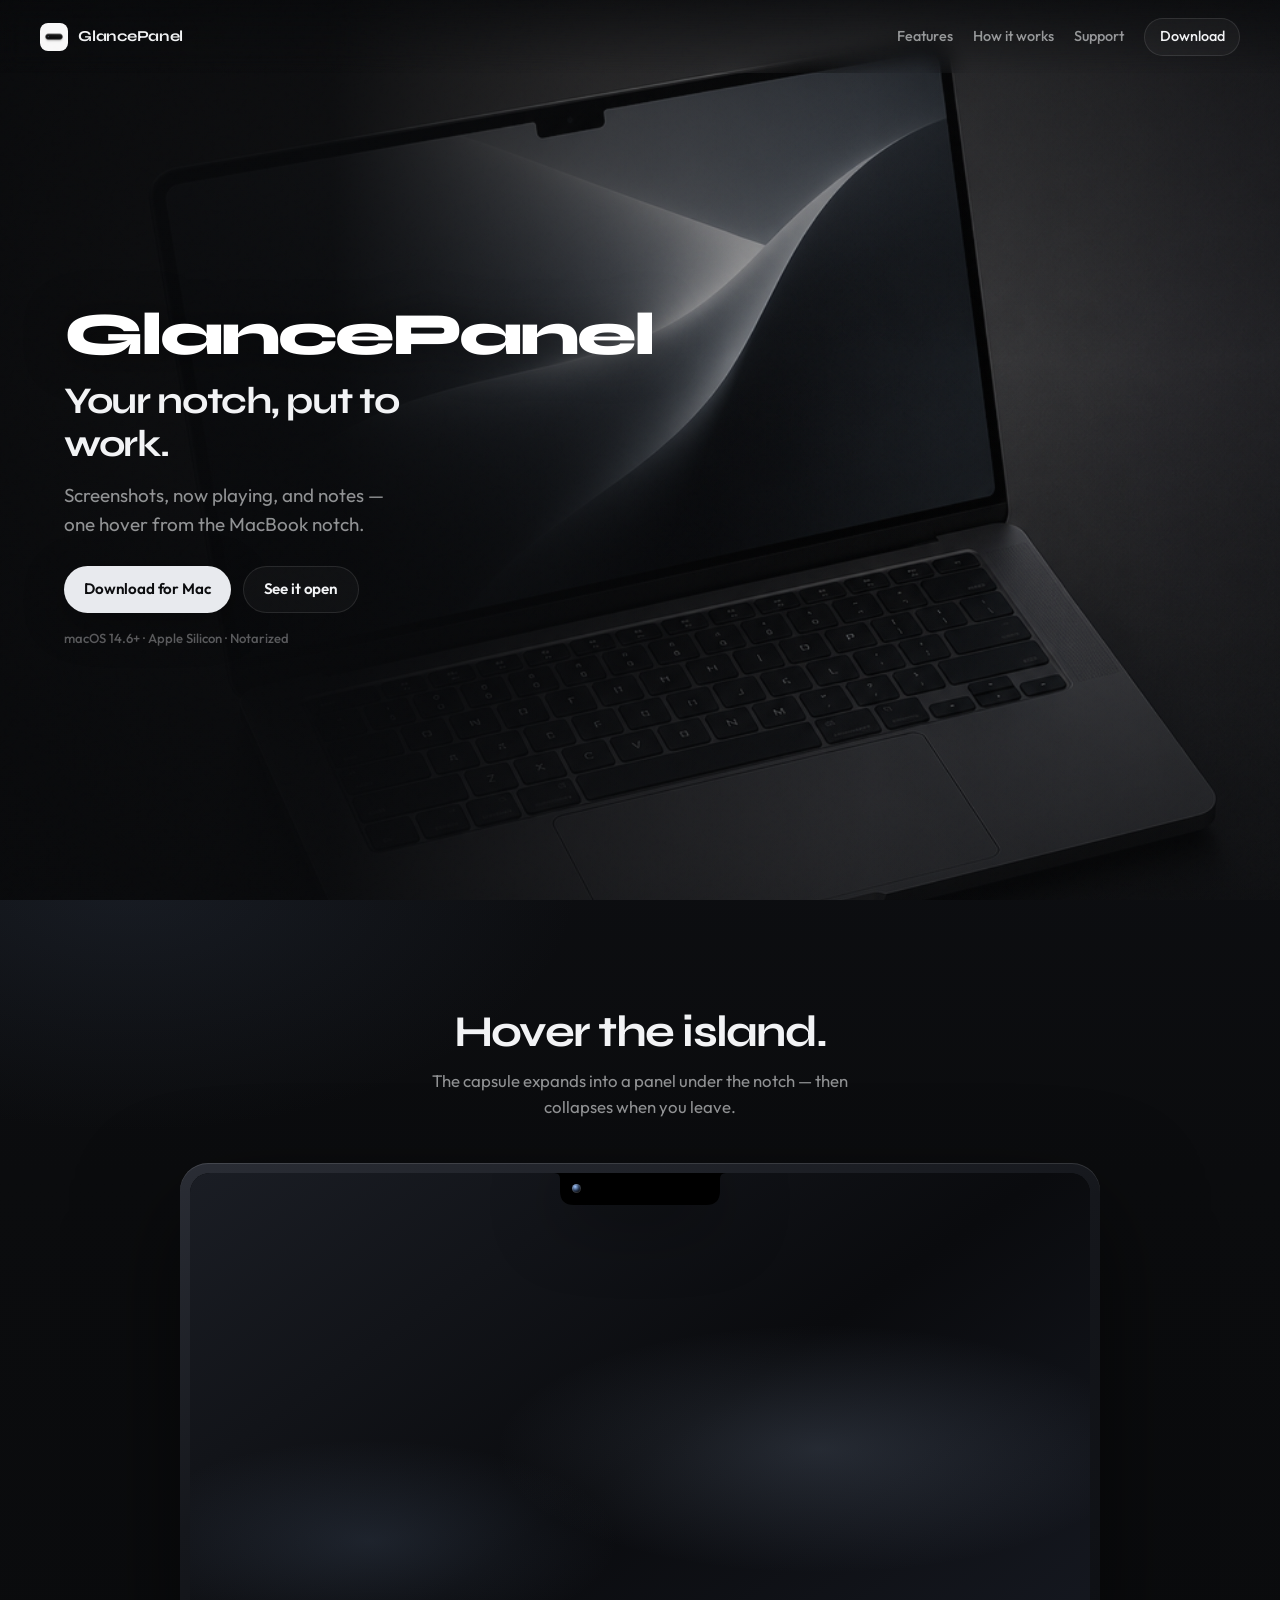
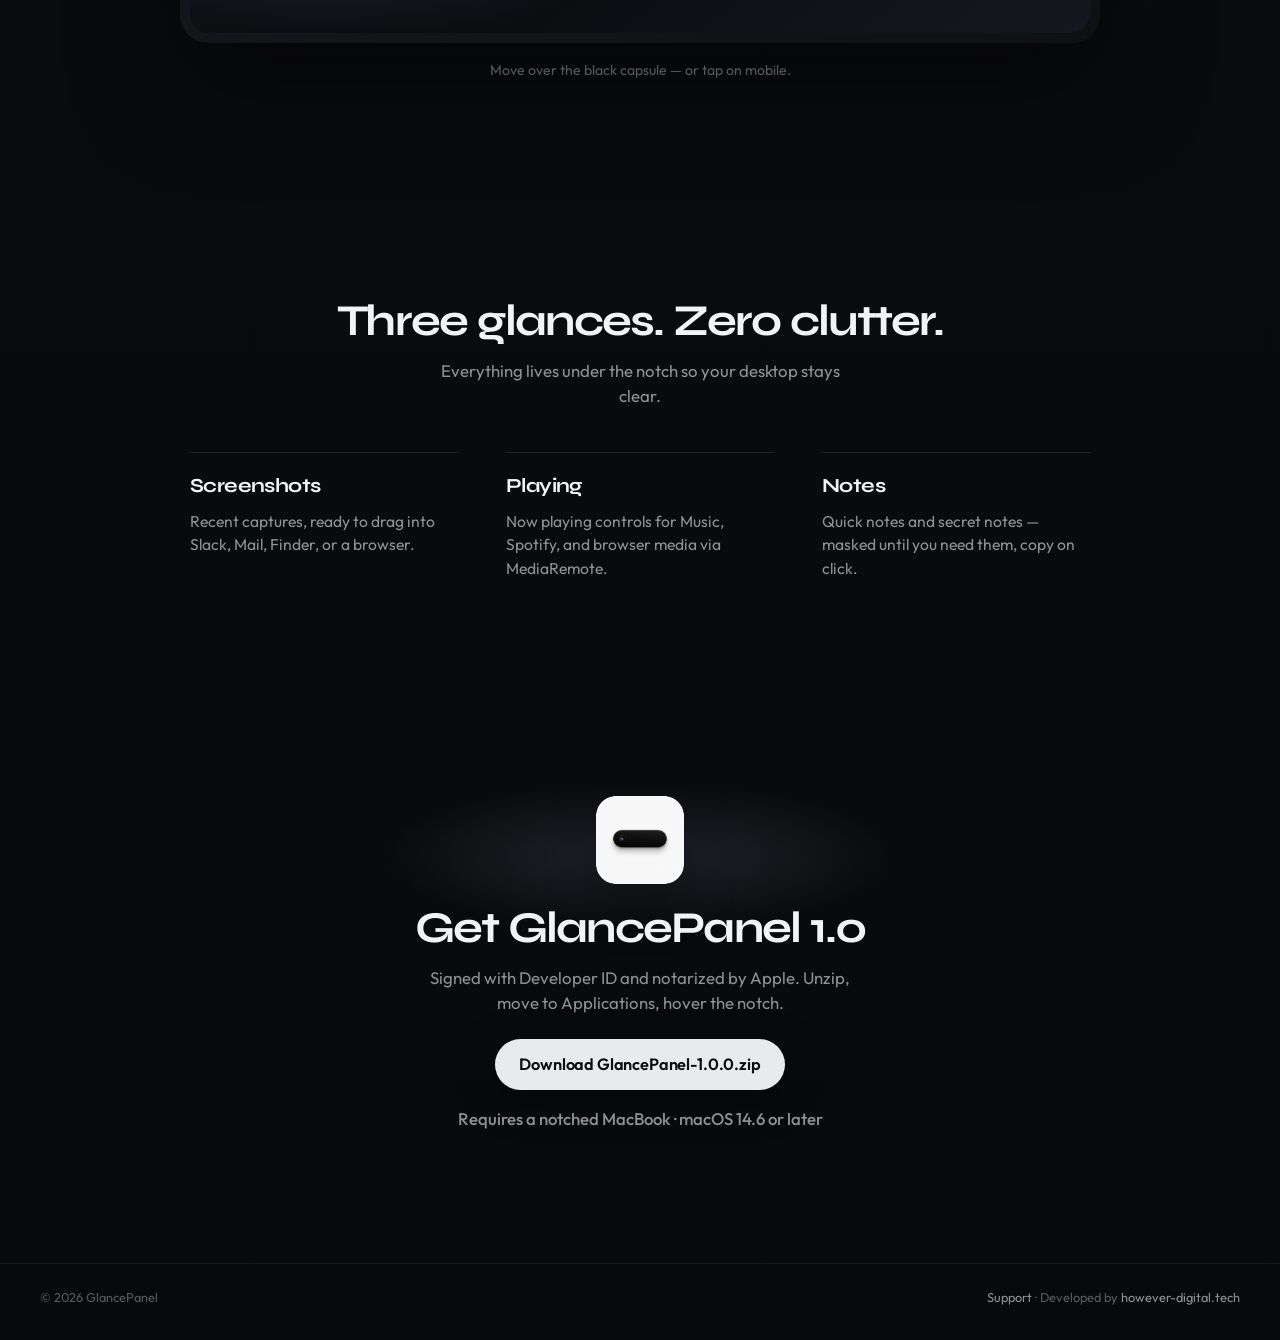
==== commit 00360a88: "feat: add support page" ====
--- a/index.html
+++ b/index.html
@@ -36,6 +36,7 @@
       <nav class="nav">
         <a href="#features">Features</a>
         <a href="#how">How it works</a>
+        <a href="support.html">Support</a>
         <a class="nav-cta" href="#download">Download</a>
       </nav>
     </header>
@@ -247,7 +248,8 @@
     <footer class="site-footer">
       <span>© 2026 GlancePanel</span>
       <span
-        >Developed by
+        ><a href="support.html">Support</a>
+        · Developed by
         <a
           href="https://however-digital.tech"
           target="_blank"
--- a/styles.css
+++ b/styles.css
@@ -804,6 +804,184 @@
   margin-top: 1rem;
 }
 
+/* Support page */
+
+.page-support .site-header {
+  background: linear-gradient(180deg, rgba(8, 9, 11, 0.85), transparent);
+}
+
+.support-main {
+  width: min(960px, calc(100% - 2rem));
+  margin: 0 auto;
+  padding: clamp(6rem, 14vh, 8rem) 0 clamp(4rem, 10vh, 6rem);
+}
+
+.support-intro {
+  max-width: 36rem;
+  margin-bottom: 2.5rem;
+}
+
+.support-eyebrow {
+  margin: 0 0 0.6rem;
+  font-size: 0.85rem;
+  font-weight: 600;
+  letter-spacing: 0.04em;
+  text-transform: uppercase;
+  color: var(--faint);
+}
+
+.support-intro h1 {
+  margin: 0 0 0.85rem;
+  font-family: var(--font-display);
+  font-weight: 700;
+  font-size: clamp(1.9rem, 4.5vw, 2.75rem);
+  letter-spacing: -0.04em;
+  line-height: 1.1;
+}
+
+.support-intro p {
+  margin: 0;
+  color: var(--muted);
+  font-size: 1.05rem;
+}
+
+.support-intro a,
+.support-form-meta a,
+.support-aside-meta a {
+  color: var(--ink);
+  border-bottom: 1px solid rgba(255, 255, 255, 0.25);
+}
+
+.support-toast {
+  margin-bottom: 1.5rem;
+  padding: 0.9rem 1.1rem;
+  border-radius: 14px;
+  background: rgba(120, 190, 140, 0.12);
+  border: 1px solid rgba(160, 220, 180, 0.25);
+  color: #d8f0e0;
+  font-size: 0.95rem;
+}
+
+.support-grid {
+  display: grid;
+  grid-template-columns: minmax(0, 1.15fr) minmax(0, 0.85fr);
+  gap: clamp(1.5rem, 4vw, 2.75rem);
+  align-items: start;
+}
+
+.support-form {
+  position: relative;
+  display: flex;
+  flex-direction: column;
+  gap: 1rem;
+  padding: 1.35rem;
+  border-radius: 20px;
+  background: rgba(255, 255, 255, 0.04);
+  border: 1px solid var(--line);
+}
+
+.support-honey {
+  position: absolute;
+  left: -9999px;
+  opacity: 0;
+  height: 0;
+  width: 0;
+}
+
+.support-form label {
+  display: flex;
+  flex-direction: column;
+  gap: 0.4rem;
+  font-size: 0.86rem;
+  font-weight: 500;
+  color: var(--muted);
+}
+
+.support-form input,
+.support-form select,
+.support-form textarea {
+  width: 100%;
+  border: 1px solid var(--line);
+  border-radius: 12px;
+  background: rgba(0, 0, 0, 0.35);
+  color: var(--ink);
+  font: inherit;
+  font-size: 0.98rem;
+  padding: 0.75rem 0.9rem;
+  outline: none;
+  transition: border-color 0.2s var(--ease);
+}
+
+.support-form textarea {
+  resize: vertical;
+  min-height: 8rem;
+}
+
+.support-form input:focus,
+.support-form select:focus,
+.support-form textarea:focus {
+  border-color: rgba(255, 255, 255, 0.35);
+}
+
+.support-form select {
+  appearance: none;
+  background-image: linear-gradient(45deg, transparent 50%, rgba(255, 255, 255, 0.45) 50%),
+    linear-gradient(135deg, rgba(255, 255, 255, 0.45) 50%, transparent 50%);
+  background-position: calc(100% - 18px) calc(50% - 2px), calc(100% - 12px) calc(50% - 2px);
+  background-size: 6px 6px, 6px 6px;
+  background-repeat: no-repeat;
+}
+
+.support-form .btn {
+  align-self: flex-start;
+  margin-top: 0.25rem;
+}
+
+.support-form-meta {
+  margin: 0.25rem 0 0;
+  font-size: 0.82rem;
+  color: var(--faint);
+}
+
+.support-aside h2 {
+  margin: 0 0 1rem;
+  font-family: var(--font-display);
+  font-size: 1.2rem;
+  letter-spacing: -0.03em;
+}
+
+.support-faq {
+  list-style: none;
+  margin: 0;
+  padding: 0;
+  display: flex;
+  flex-direction: column;
+  gap: 1.15rem;
+}
+
+.support-faq li {
+  padding-top: 0.9rem;
+  border-top: 1px solid var(--line);
+}
+
+.support-faq h3 {
+  margin: 0 0 0.35rem;
+  font-size: 0.98rem;
+  font-weight: 600;
+}
+
+.support-faq p {
+  margin: 0;
+  color: var(--muted);
+  font-size: 0.92rem;
+}
+
+.support-aside-meta {
+  margin: 1.5rem 0 0;
+  font-size: 0.8rem;
+  color: var(--faint);
+}
+
 /* Footer */
 
 .site-footer {
@@ -879,7 +1057,7 @@
 }
 
 @media (max-width: 800px) {
-  .nav a:not(.nav-cta) {
+  .nav a:not(.nav-cta):not([href*="support"]) {
     display: none;
   }
 
@@ -918,4 +1096,8 @@
     left: 0;
     transform: none;
   }
-}
+
+  .support-grid {
+    grid-template-columns: 1fr;
+  }
+}
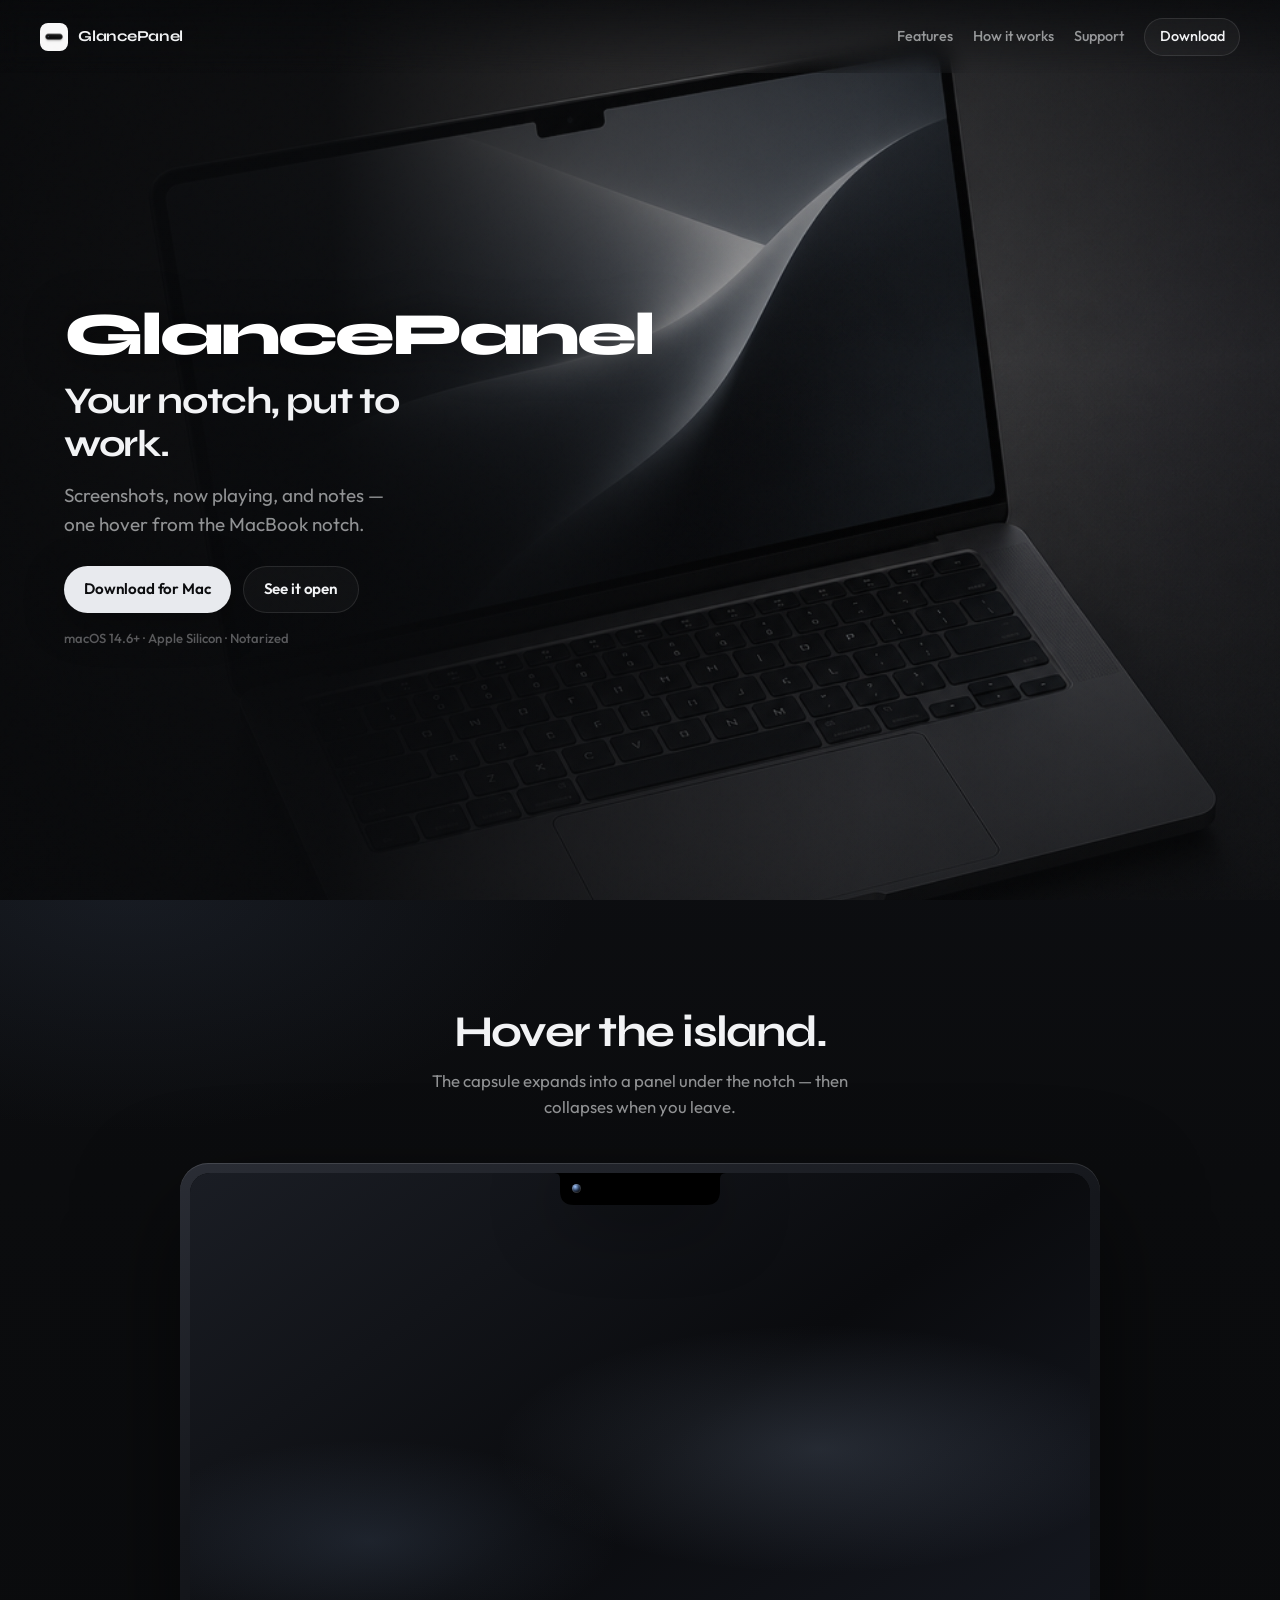
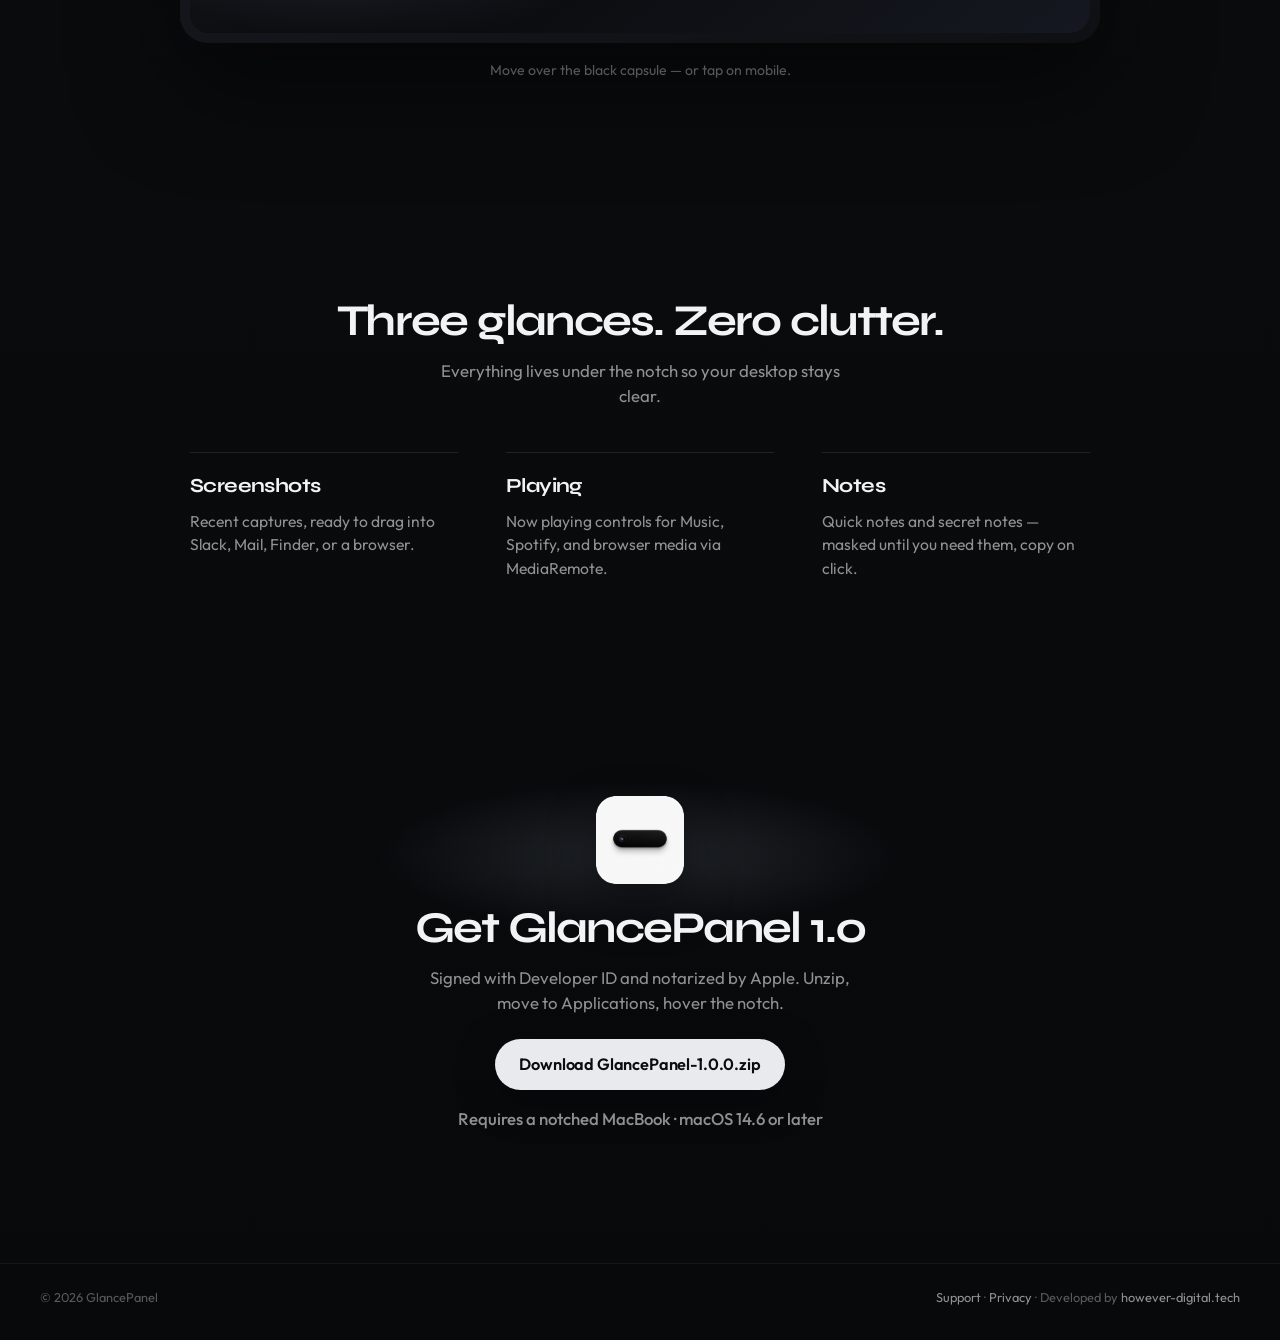
==== commit 5f828ebe: "feat: add privacy policy page" ====
--- a/index.html
+++ b/index.html
@@ -249,6 +249,8 @@
       <span>© 2026 GlancePanel</span>
       <span
         ><a href="support.html">Support</a>
+        ·
+        <a href="privacy.html">Privacy</a>
         · Developed by
         <a
           href="https://however-digital.tech"
--- a/styles.css
+++ b/styles.css
@@ -982,6 +982,78 @@
   color: var(--faint);
 }
 
+/* Legal / privacy */
+
+.page-legal .site-header {
+  background: linear-gradient(180deg, rgba(8, 9, 11, 0.85), transparent);
+}
+
+.legal-main {
+  width: min(720px, calc(100% - 2rem));
+  margin: 0 auto;
+  padding: clamp(6rem, 14vh, 8rem) 0 clamp(4rem, 10vh, 6rem);
+}
+
+.legal-article {
+  animation: rise 0.7s var(--ease) both;
+}
+
+.legal-eyebrow {
+  margin: 0 0 0.6rem;
+  font-size: 0.85rem;
+  font-weight: 600;
+  letter-spacing: 0.04em;
+  text-transform: uppercase;
+  color: var(--faint);
+}
+
+.legal-article h1 {
+  margin: 0 0 0.65rem;
+  font-family: var(--font-display);
+  font-weight: 700;
+  font-size: clamp(1.9rem, 4.5vw, 2.6rem);
+  letter-spacing: -0.04em;
+  line-height: 1.1;
+}
+
+.legal-updated {
+  margin: 0 0 1.75rem;
+  color: var(--faint);
+  font-size: 0.9rem;
+}
+
+.legal-article h2 {
+  margin: 2rem 0 0.75rem;
+  font-family: var(--font-display);
+  font-size: 1.2rem;
+  font-weight: 700;
+  letter-spacing: -0.03em;
+}
+
+.legal-article p {
+  margin: 0 0 1rem;
+  color: var(--muted);
+  font-size: 1.02rem;
+  line-height: 1.55;
+}
+
+.legal-article ul {
+  margin: 0 0 1.25rem;
+  padding-left: 1.15rem;
+  color: var(--muted);
+  font-size: 1.02rem;
+  line-height: 1.55;
+}
+
+.legal-article li {
+  margin-bottom: 0.55rem;
+}
+
+.legal-article a {
+  color: var(--ink);
+  border-bottom: 1px solid rgba(255, 255, 255, 0.25);
+}
+
 /* Footer */
 
 .site-footer {
